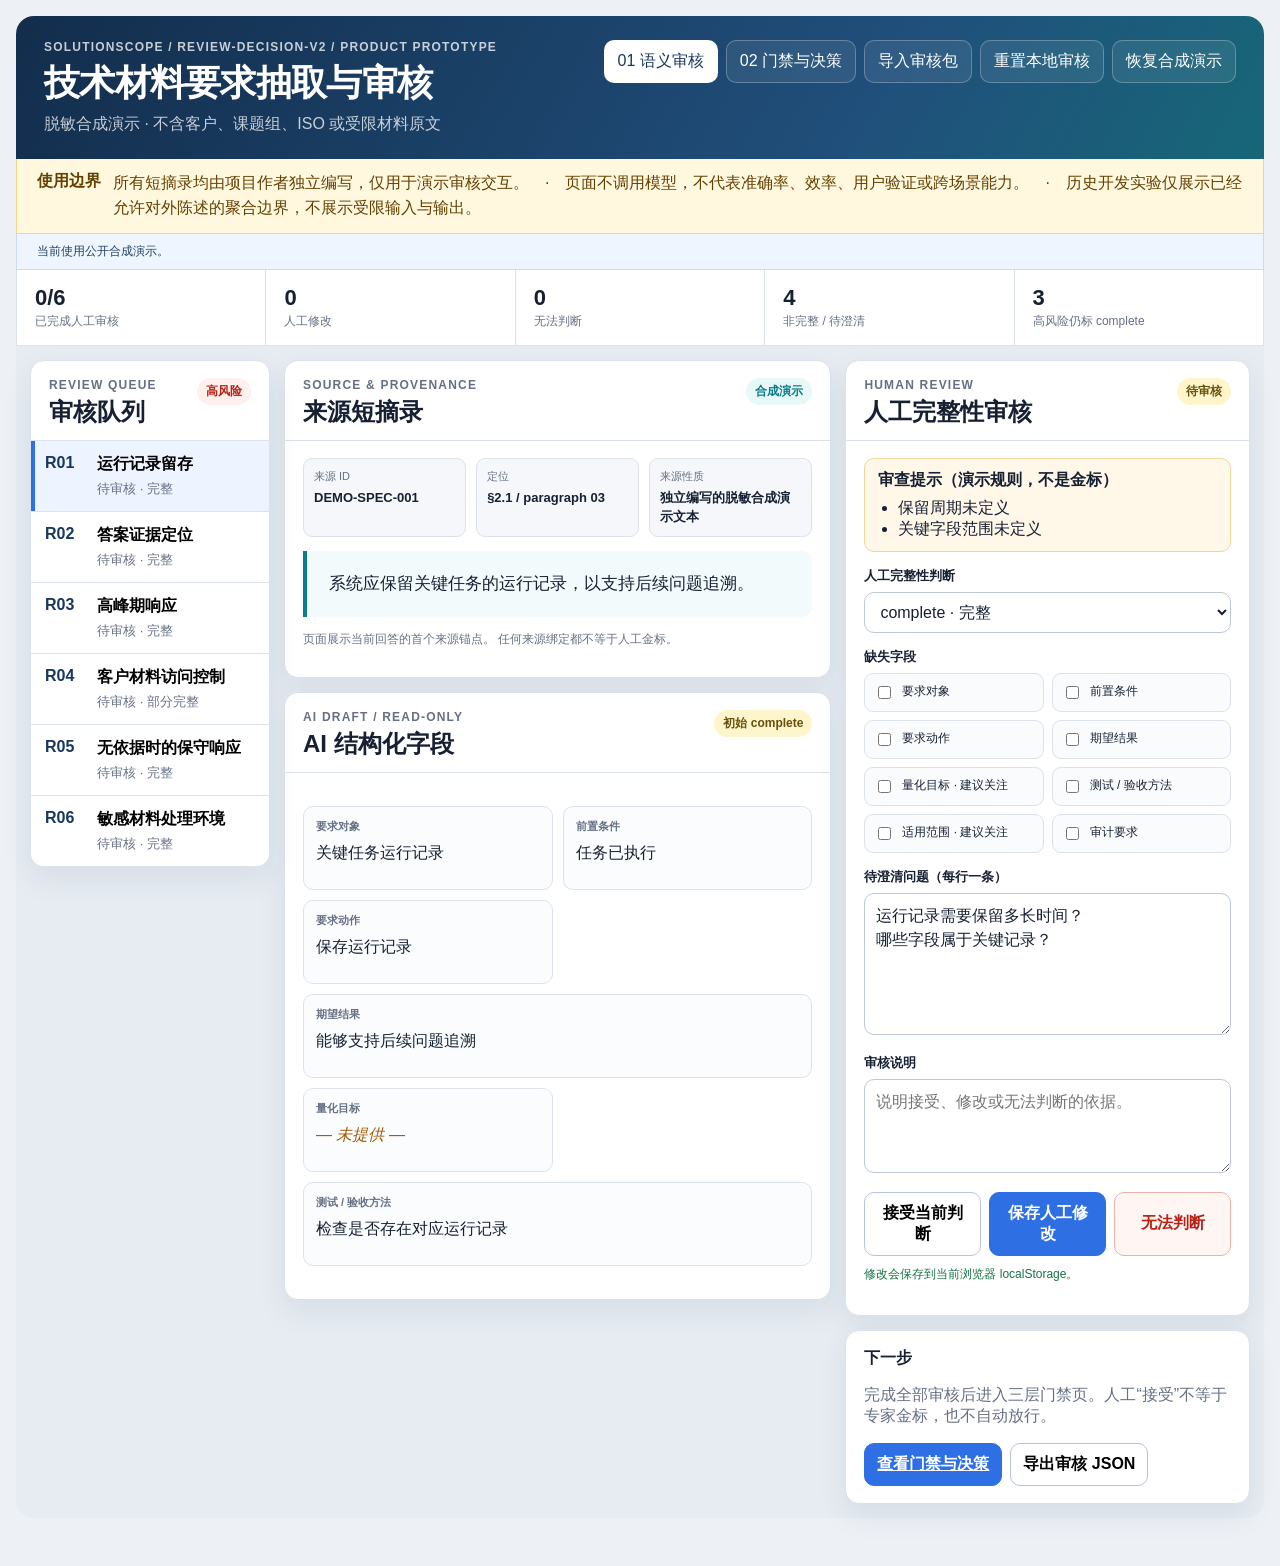
==== demo/index.html @ e9e1dd7a "feat: connect review workflow to static demo" ====
<!doctype html>
<html lang="zh-CN">
  <head>
    <meta charset="utf-8" />
    <meta name="viewport" content="width=device-width, initial-scale=1" />
    <meta name="color-scheme" content="light" />
    <title>SolutionScope — 语义审核</title>
    <link rel="icon" href="data:," />
    <link rel="stylesheet" href="styles.css" />
  </head>
  <body data-page="review">
    <main id="app"></main>
    <script src="fixture.js"></script>
    <script src="payload.js"></script>
    <script src="state.js"></script>
    <script src="app.js"></script>
  </body>
</html>
---- demo/styles.css ----
:root {
  --ink: #172033;
  --muted: #667085;
  --line: #dce2ea;
  --soft: #f5f7fa;
  --paper: #ffffff;
  --navy: #18385f;
  --blue: #2f6fe4;
  --teal: #087e8b;
  --green: #177245;
  --amber: #a05a00;
  --red: #b42318;
  --shadow: 0 12px 30px rgba(24, 56, 95, 0.08);
  font-family: Inter, ui-sans-serif, -apple-system, BlinkMacSystemFont, "Segoe UI", "PingFang SC", "Microsoft YaHei", sans-serif;
}

* { box-sizing: border-box; }
body { margin: 0; color: var(--ink); background: #edf1f6; }
button, select, textarea, input { font: inherit; }
button { cursor: pointer; }
a { color: inherit; }

.shell { width: min(1540px, calc(100% - 32px)); margin: 16px auto 48px; }
.topbar {
  display: flex; justify-content: space-between; gap: 24px; align-items: flex-start;
  padding: 24px 28px; border-radius: 18px 18px 0 0; color: white;
  background: linear-gradient(120deg, #132d4c 0%, #204f7b 68%, #176778 100%);
}
.topbar h1 { margin: 5px 0 6px; font-size: clamp(24px, 3vw, 36px); letter-spacing: -0.02em; }
.topbar p { margin: 0; color: rgba(255,255,255,.76); }
.eyebrow { margin: 0; font-size: 12px; font-weight: 800; letter-spacing: .1em; text-transform: uppercase; }
.topnav { display: flex; gap: 8px; flex-wrap: wrap; justify-content: flex-end; }
.topnav a, .topnav button, .import-button {
  border: 1px solid rgba(255,255,255,.26); color: white; background: rgba(255,255,255,.08);
  border-radius: 10px; padding: 10px 13px; text-decoration: none;
}
.import-button { cursor: pointer; }
.import-button input { display: none; }
.topnav a.active { background: white; color: var(--navy); }
.topnav button:hover, .topnav a:hover, .import-button:hover { background: rgba(255,255,255,.18); }

.boundary {
  display: flex; gap: 12px; align-items: flex-start; padding: 12px 20px;
  color: #644000; background: #fff8df; border: 1px solid #efd68b; border-top: 0;
}
.boundary strong { white-space: nowrap; }
.boundary span { line-height: 1.55; }
.import-status {
  padding: 9px 20px; color: #224061; background: #eef5ff; border: 1px solid #cadaf0;
  border-top: 0; font-size: 12px; line-height: 1.45;
}

.summary-strip {
  display: grid; grid-template-columns: repeat(5, minmax(110px, 1fr)); gap: 1px;
  background: var(--line); border: 1px solid var(--line); border-top: 0;
}
.summary-strip > div { background: white; padding: 15px 18px; }
.summary-strip strong { display: block; font-size: 22px; }
.summary-strip span { color: var(--muted); font-size: 12px; }

.review-layout {
  display: grid; grid-template-columns: 240px minmax(430px, 1.15fr) minmax(360px, .85fr); gap: 14px;
  padding: 14px; border-radius: 0 0 18px 18px; background: #e7ecf2;
}
.panel { background: var(--paper); border: 1px solid var(--line); border-radius: 14px; box-shadow: var(--shadow); }
.panel-head { display: flex; justify-content: space-between; gap: 16px; align-items: flex-start; padding: 17px 18px 12px; border-bottom: 1px solid var(--line); }
.panel-head h2, .panel-head h3 { margin: 4px 0 0; }
.panel-body { padding: 17px 18px; }
.muted { color: var(--muted); }
.small { font-size: 12px; }

.queue { overflow: hidden; align-self: start; position: sticky; top: 14px; }
.queue-list { display: grid; max-height: calc(100vh - 255px); overflow: auto; }
.queue-item {
  appearance: none; border: 0; border-bottom: 1px solid var(--line); background: white;
  padding: 13px 14px; text-align: left; display: grid; grid-template-columns: 44px 1fr; gap: 5px 8px;
}
.queue-item:last-child { border-bottom: 0; }
.queue-item:hover { background: #f7f9fc; }
.queue-item.selected { background: #edf4ff; box-shadow: inset 4px 0 var(--blue); }
.queue-item .id { font-weight: 800; color: var(--navy); grid-row: span 2; }
.queue-item .topic { font-weight: 700; }
.queue-item small { color: var(--muted); }

.stack { display: grid; gap: 14px; align-content: start; }
.badge, .pill {
  display: inline-flex; align-items: center; width: fit-content; border-radius: 999px;
  padding: 5px 9px; font-size: 12px; font-weight: 750; white-space: nowrap;
}
.pill.pass, .badge.accepted { color: var(--green); background: #eaf7ef; }
.pill.pending, .badge.unreviewed { color: #67510b; background: #fff5cc; }
.pill.blocked, .badge.unable { color: var(--red); background: #fff0ee; }
.badge.modified { color: var(--blue); background: #edf4ff; }
.badge.high { color: var(--red); background: #fff0ee; }
.badge.normal { color: var(--teal); background: #e8f7f8; }

.source-card blockquote {
  margin: 14px 0; padding: 18px 18px 18px 22px; border-left: 4px solid var(--teal);
  background: #f3fafb; border-radius: 0 10px 10px 0; line-height: 1.75; font-size: 17px;
}
.metadata { display: grid; grid-template-columns: repeat(3, 1fr); gap: 10px; }
.metadata div { padding: 10px; border: 1px solid var(--line); border-radius: 9px; background: var(--soft); }
.metadata span { display: block; color: var(--muted); font-size: 11px; margin-bottom: 4px; }
.metadata strong { font-size: 13px; overflow-wrap: anywhere; }

.field-grid { display: grid; grid-template-columns: 1fr 1fr; gap: 10px; }
.field {
  min-height: 84px; padding: 12px; border: 1px solid var(--line); border-radius: 10px; background: #fbfcfe;
}
.field.wide { grid-column: 1 / -1; }
.field dt { color: var(--muted); font-size: 11px; font-weight: 750; margin-bottom: 7px; }
.field dd { margin: 0; line-height: 1.5; overflow-wrap: anywhere; }
.null { color: var(--amber); font-style: italic; }

.review-form label.title { display: block; margin: 15px 0 7px; font-size: 13px; font-weight: 750; }
.review-form select, .review-form textarea {
  width: 100%; border: 1px solid #bdc7d5; border-radius: 10px; background: white; color: var(--ink);
  padding: 10px 11px;
}
.review-form textarea { resize: vertical; line-height: 1.5; }
.check-grid { display: grid; grid-template-columns: 1fr 1fr; gap: 8px; }
.check-grid label {
  display: flex; align-items: flex-start; gap: 8px; border: 1px solid var(--line);
  background: #fafbfd; padding: 9px; border-radius: 9px; font-size: 12px;
}
.hints { padding: 11px 13px; border-radius: 10px; background: #fff7e8; border: 1px solid #f0d59d; }
.hints ul { margin: 7px 0 0; padding-left: 20px; }
.actions { display: grid; grid-template-columns: repeat(3, 1fr); gap: 8px; margin-top: 15px; }
.actions button, .button {
  border: 1px solid #b8c4d4; background: white; border-radius: 10px; padding: 10px 12px; font-weight: 750;
}
.actions button:hover, .button:hover { border-color: var(--blue); }
.actions button.primary, .button.primary { color: white; border-color: var(--blue); background: var(--blue); }
.actions button.warn { color: var(--red); border-color: #edb1aa; background: #fff5f3; }
.actions button.active { outline: 3px solid rgba(47,111,228,.2); }
.footer-actions { display: flex; gap: 8px; flex-wrap: wrap; margin-top: 13px; }

.decision-grid { display: grid; grid-template-columns: 1.2fr .8fr; gap: 14px; padding: 14px; background: #e7ecf2; border-radius: 0 0 18px 18px; }
.gate-grid { display: grid; grid-template-columns: repeat(3, 1fr); gap: 12px; }
.gate { border: 1px solid var(--line); border-top: 5px solid var(--muted); border-radius: 11px; padding: 14px; background: white; }
.gate.pass { border-top-color: var(--green); }
.gate.pending { border-top-color: #c39a15; }
.gate.blocked { border-top-color: var(--red); }
.gate h3 { margin: 9px 0 7px; }
.gate p { margin: 0; color: var(--muted); line-height: 1.5; }

.history-flow { display: grid; grid-template-columns: 1fr auto 1fr auto 1.25fr; gap: 10px; align-items: center; }
.history-card { min-height: 116px; border: 1px solid var(--line); border-radius: 11px; padding: 13px; background: #fafbfd; }
.history-card strong { display: block; font-size: 26px; margin: 7px 0 4px; }
.history-arrow { color: var(--muted); font-size: 20px; }
.risk-card { background: #fff4f1; border-color: #efc0ba; }
.boundary-list { margin: 8px 0 0; padding-left: 21px; color: var(--muted); line-height: 1.6; }

.metric-list { display: grid; grid-template-columns: repeat(2, 1fr); gap: 8px; }
.metric-list div { border: 1px solid var(--line); border-radius: 10px; padding: 12px; background: #fafbfd; }
.metric-list strong { display: block; font-size: 23px; }
.metric-list span { color: var(--muted); font-size: 12px; }

.decision-choice { display: grid; gap: 9px; margin: 12px 0; }
.decision-choice label { display: flex; gap: 10px; align-items: flex-start; border: 1px solid var(--line); border-radius: 10px; padding: 12px; }
.decision-choice label:has(input:checked) { border-color: var(--blue); background: #edf4ff; }
.warning { padding: 11px 13px; color: #6a3d00; background: #fff5df; border: 1px solid #eccb86; border-radius: 9px; line-height: 1.5; }
.saved { min-height: 20px; margin-top: 10px; color: var(--green); font-size: 12px; }

@media (max-width: 1120px) {
  .review-layout, .decision-grid { grid-template-columns: 1fr; }
  .queue { position: static; }
  .queue-list { grid-template-columns: repeat(3, 1fr); max-height: none; }
  .queue-item { border-right: 1px solid var(--line); }
}

@media (max-width: 720px) {
  .shell { width: 100%; margin: 0; }
  .topbar { border-radius: 0; flex-direction: column; }
  .summary-strip { grid-template-columns: repeat(2, 1fr); }
  .review-layout, .decision-grid { border-radius: 0; padding: 9px; }
  .queue-list, .field-grid, .check-grid, .gate-grid, .metric-list { grid-template-columns: 1fr; }
  .metadata { grid-template-columns: 1fr; }
  .history-flow { grid-template-columns: 1fr; }
  .history-arrow { transform: rotate(90deg); text-align: center; }
  .actions { grid-template-columns: 1fr; }
}
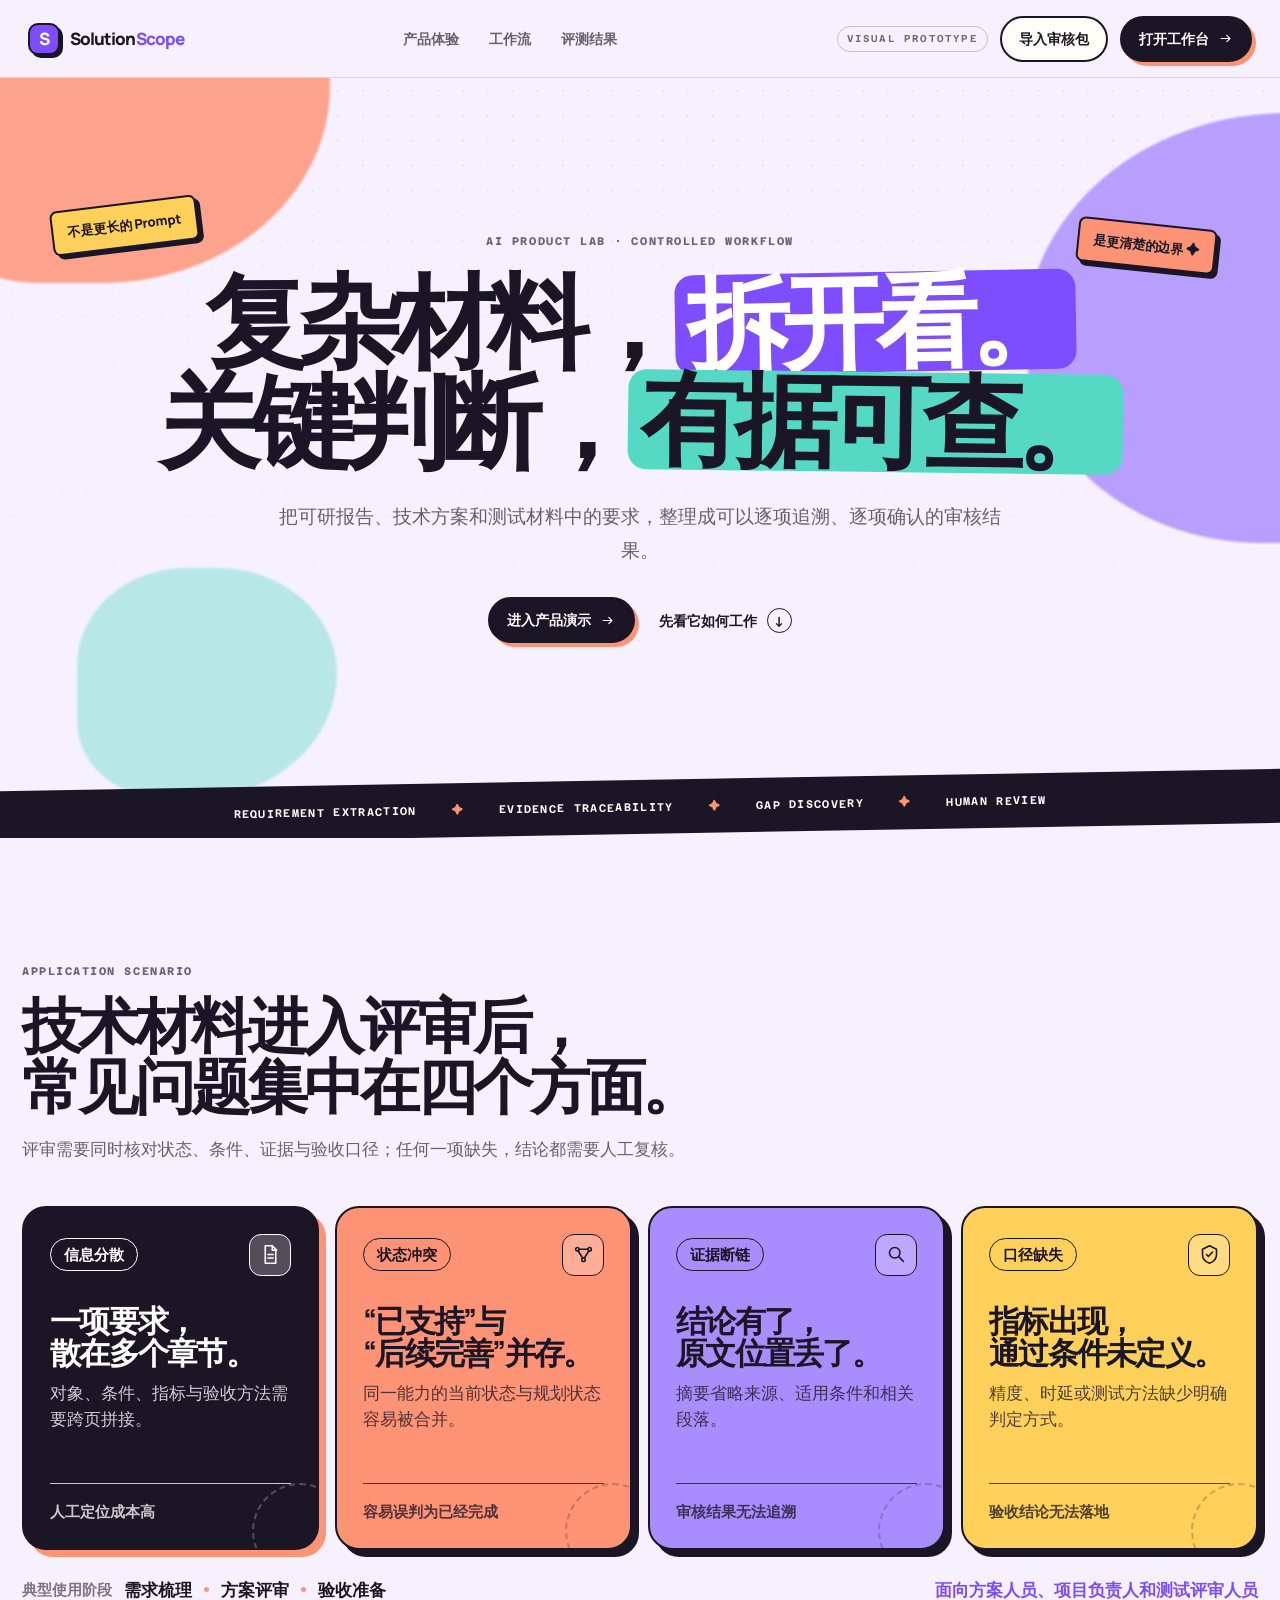
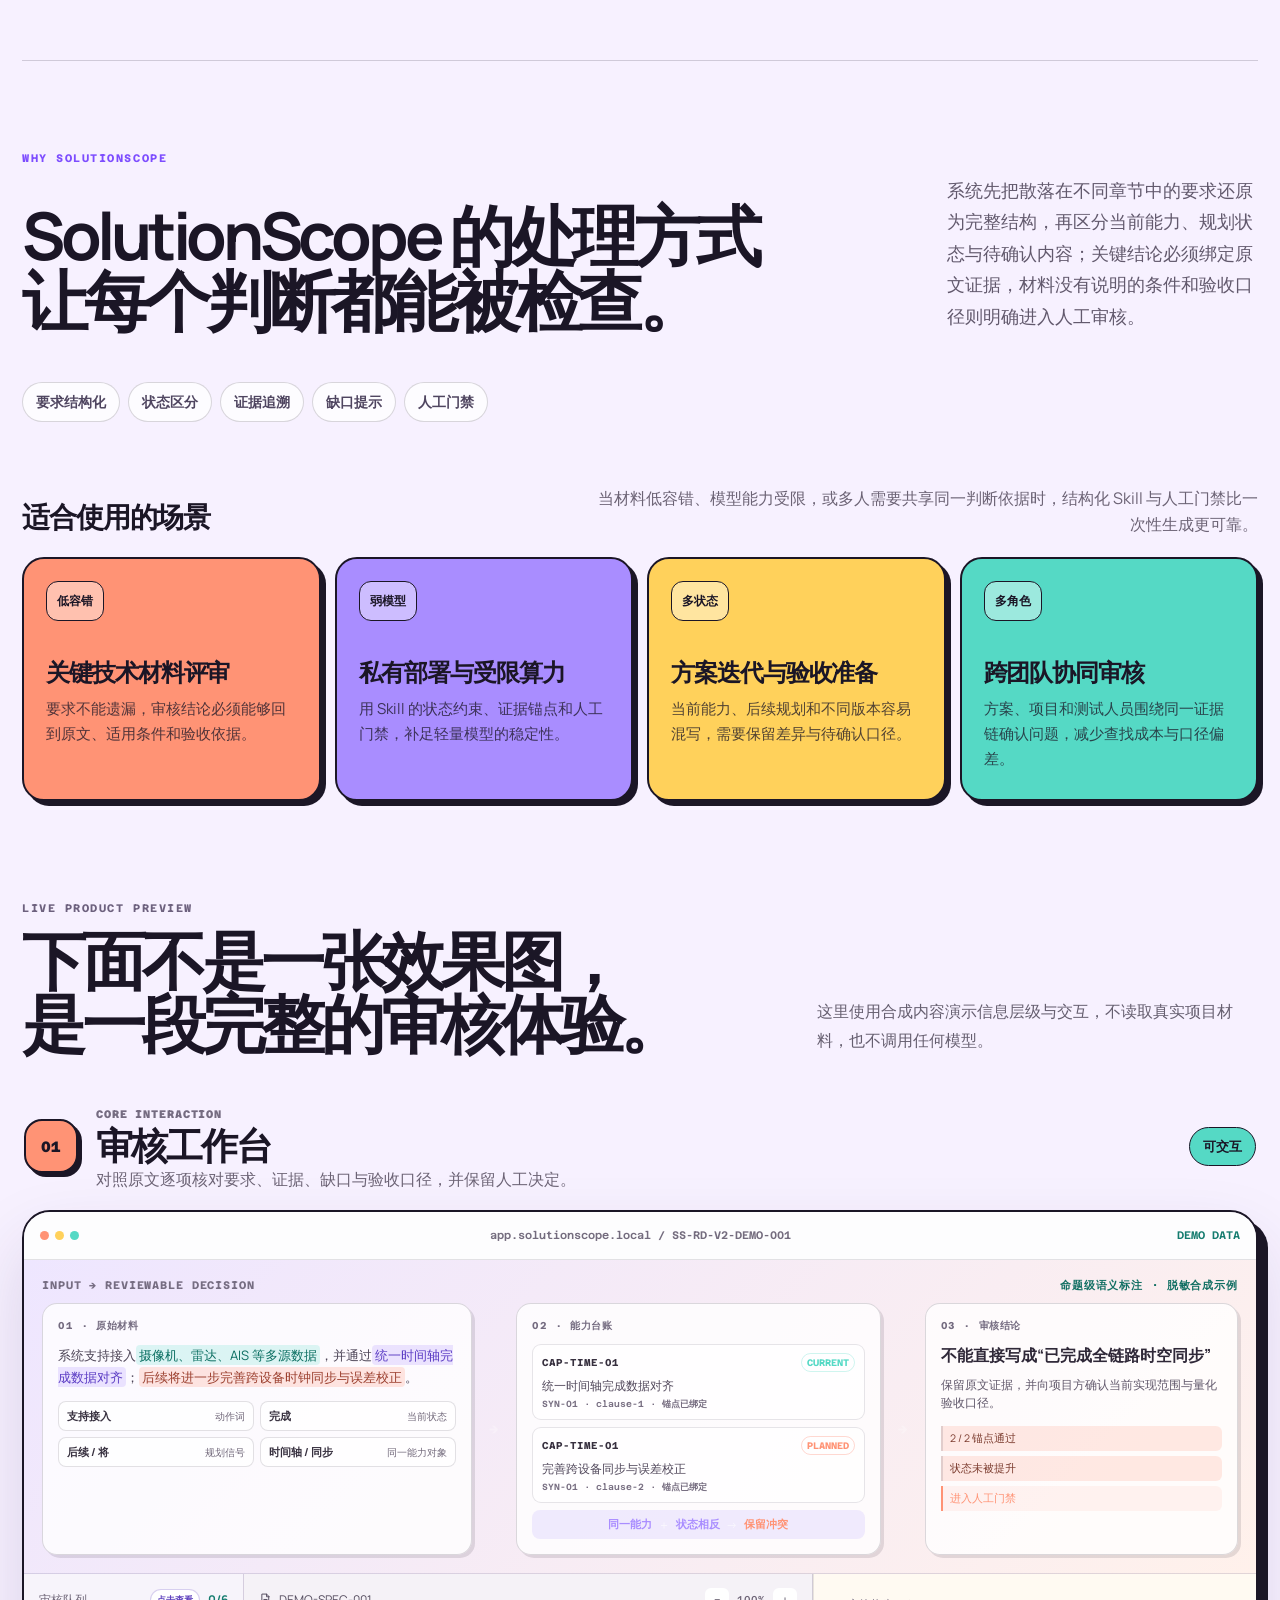
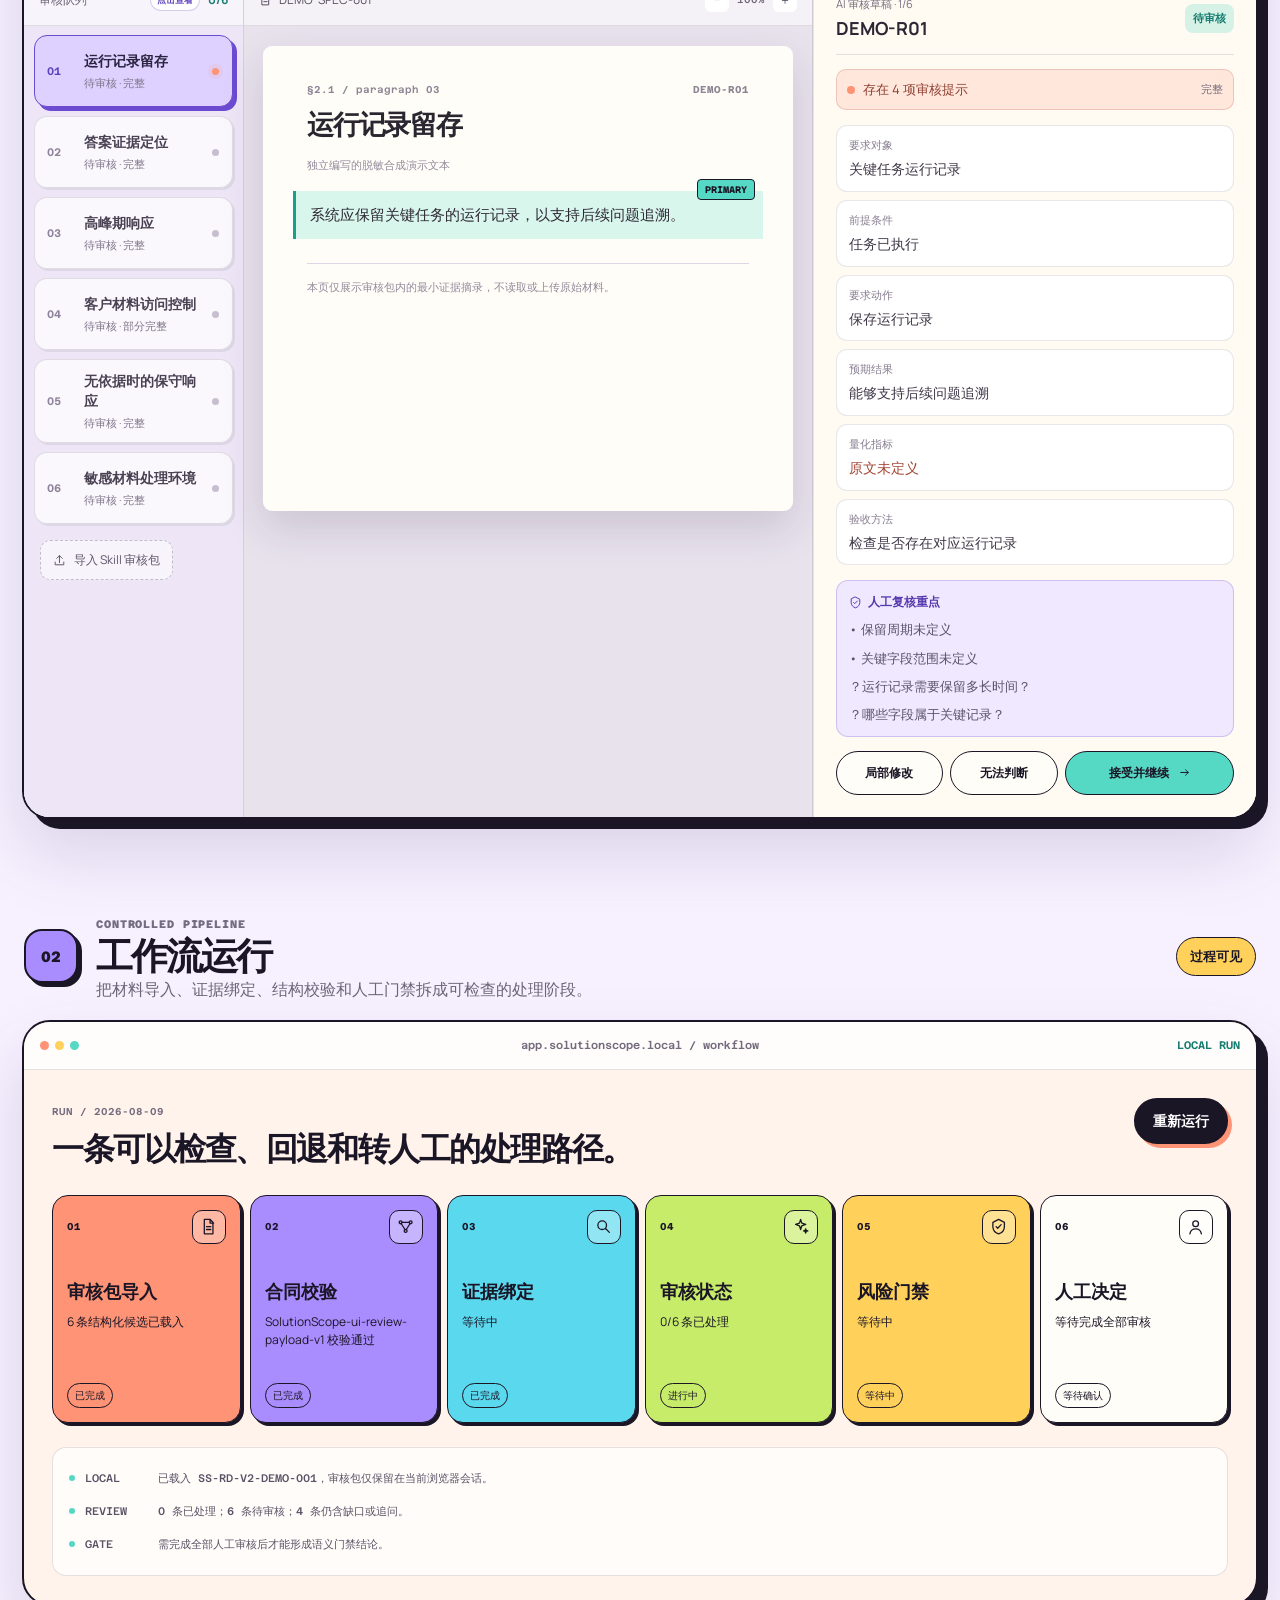
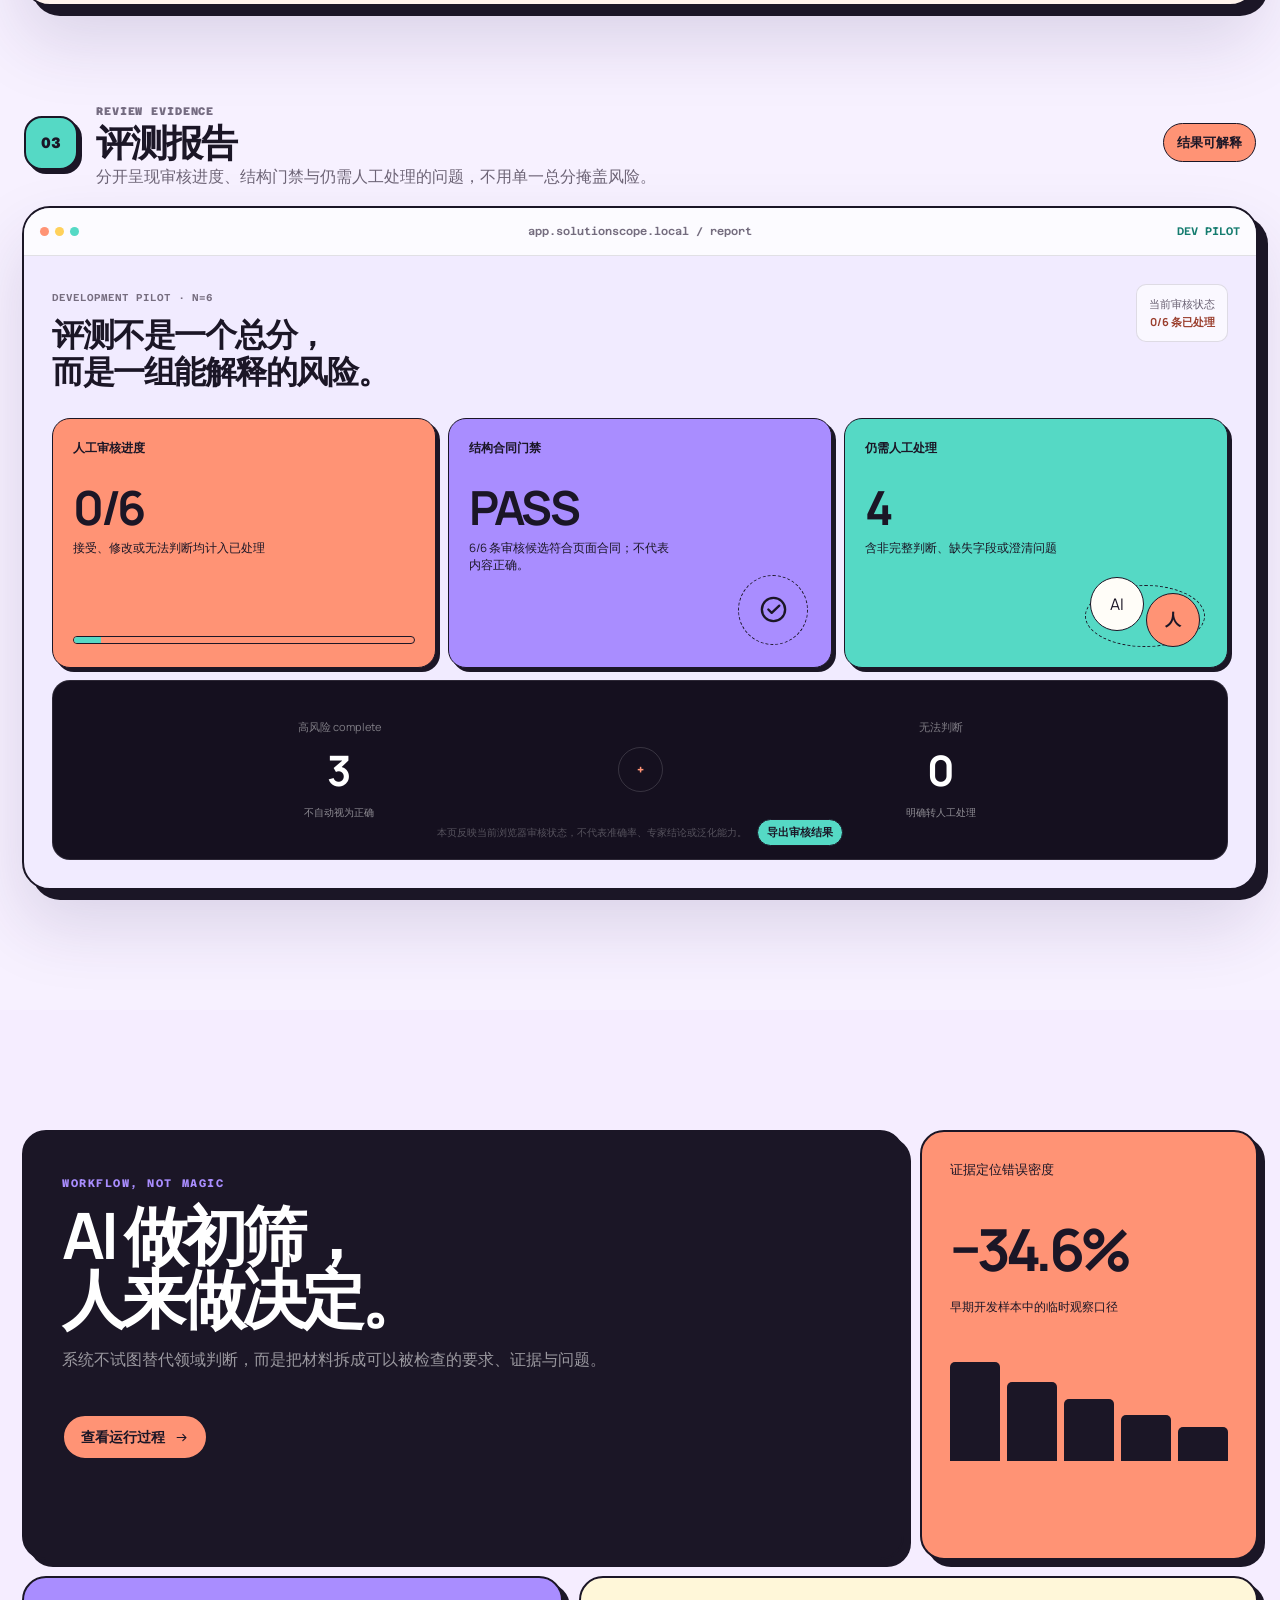
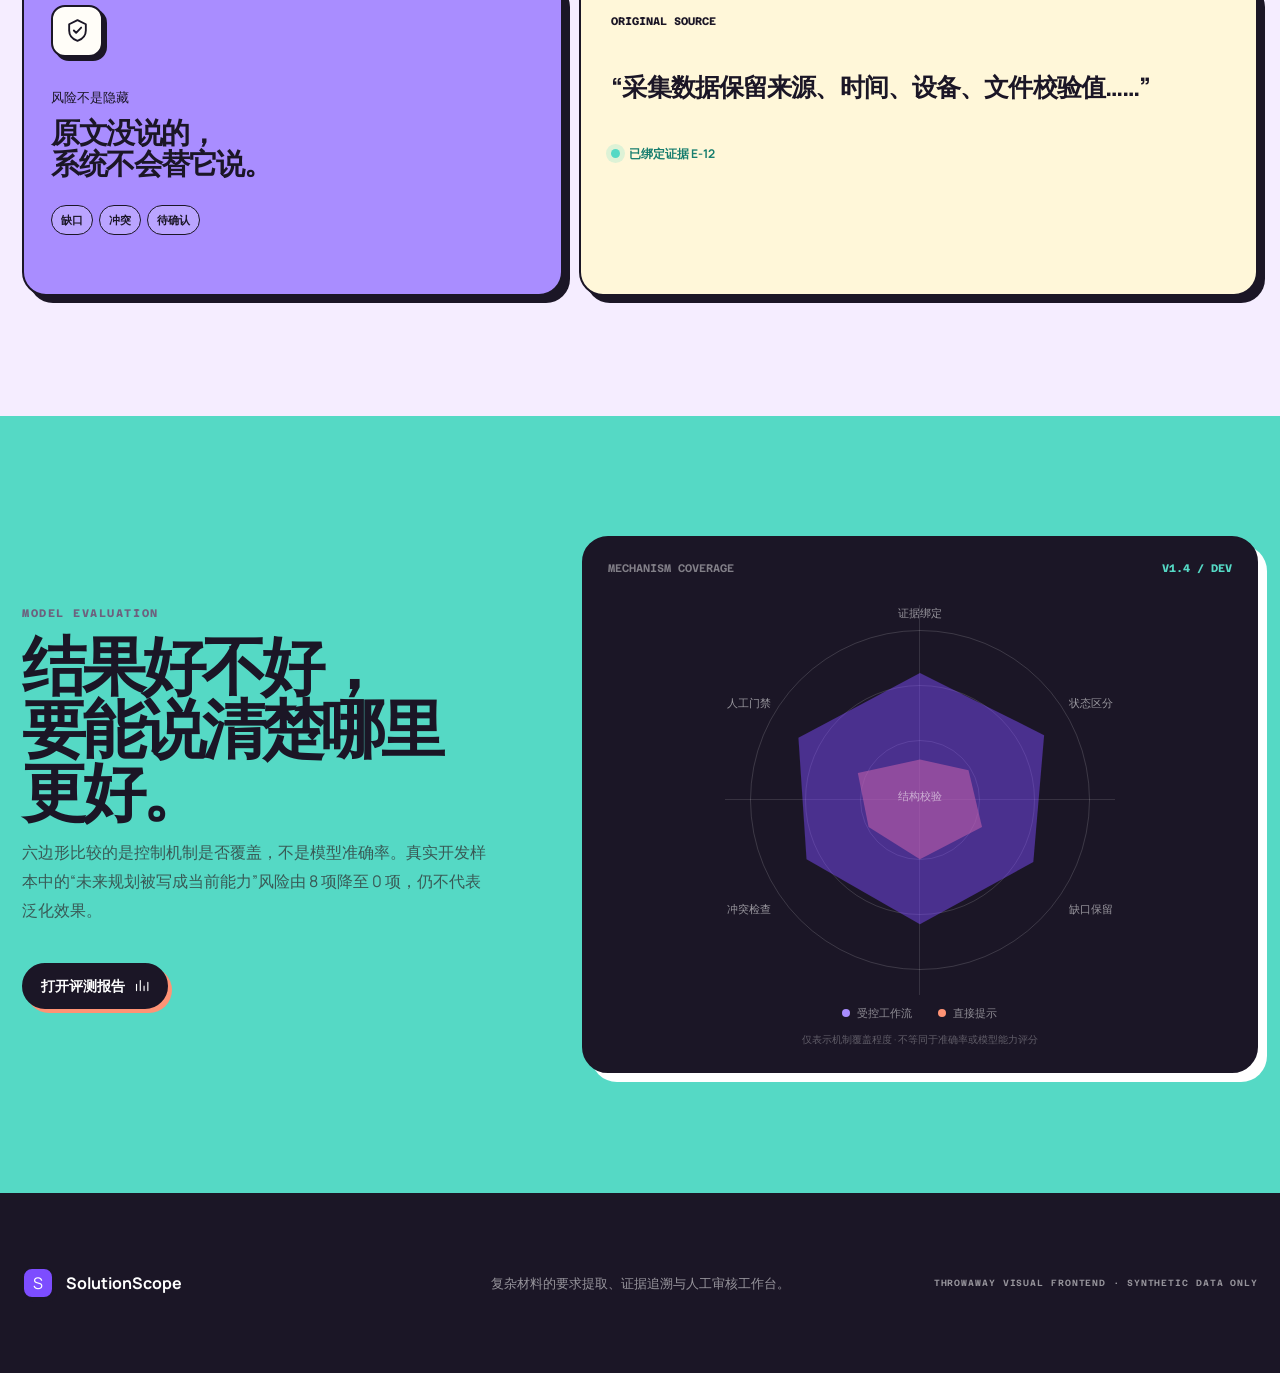
==== commit 40d41754: "更新产品叙事与演示前端" ====
--- a/demo/index.html
+++ b/demo/index.html
@@ -4,15 +4,19 @@
     <meta charset="utf-8" />
     <meta name="viewport" content="width=device-width, initial-scale=1" />
     <meta name="color-scheme" content="light" />
-    <title>SolutionScope — 语义审核</title>
+    <meta name="description" content="SolutionScope：面向技术方案评审与验收准备的证据约束审核工作台" />
+    <title>SolutionScope — 技术材料审核工作台</title>
     <link rel="icon" href="data:," />
-    <link rel="stylesheet" href="styles.css" />
+    <link rel="stylesheet" href="styles.css?v=application-scenarios-20260810" />
   </head>
-  <body data-page="review">
-    <main id="app"></main>
+  <body>
+    <!-- 本地审核原型：默认使用脱敏合成数据，可导入 Skill 生成的审核包。 -->
+    <div id="app"></div>
+    <div id="prototype-toast" class="prototype-toast" role="status" aria-live="polite"></div>
     <script src="fixture.js"></script>
     <script src="payload.js"></script>
     <script src="state.js"></script>
-    <script src="app.js"></script>
+    <script src="app.js?v=application-scenarios-20260810"></script>
+    <script src="runtime.js?v=manual-review-20260810"></script>
   </body>
 </html>
--- a/demo/styles.css
+++ b/demo/styles.css
@@ -1,182 +1,480 @@
+@import url("https://fonts.googleapis.com/css2?family=Azeret+Mono:wght@500;600;700&family=Manrope:wght@400;500;600;700;800&display=swap");
+
 :root {
-  --ink: #172033;
-  --muted: #667085;
-  --line: #dce2ea;
-  --soft: #f5f7fa;
-  --paper: #ffffff;
-  --navy: #18385f;
-  --blue: #2f6fe4;
-  --teal: #087e8b;
-  --green: #177245;
-  --amber: #a05a00;
-  --red: #b42318;
-  --shadow: 0 12px 30px rgba(24, 56, 95, 0.08);
-  font-family: Inter, ui-sans-serif, -apple-system, BlinkMacSystemFont, "Segoe UI", "PingFang SC", "Microsoft YaHei", sans-serif;
+  --ink: #1b1626;
+  --muted: #665f70;
+  --paper: #f7f1ff;
+  --white: #fffdf8;
+  --violet: #7d4dff;
+  --violet-soft: #a98dff;
+  --coral: #ff9375;
+  --mint: #55d9c5;
+  --cyan: #5ad8ee;
+  --lime: #c7ec69;
+  --yellow: #ffd15b;
+  --border: 2px solid var(--ink);
+  --shadow: 7px 7px 0 var(--ink);
+  --radius: 24px;
 }
 
 * { box-sizing: border-box; }
-body { margin: 0; color: var(--ink); background: #edf1f6; }
-button, select, textarea, input { font: inherit; }
+html { scroll-behavior: smooth; }
+body { margin: 0; overflow-x: hidden; color: var(--ink); background: var(--paper); font-family: Manrope, "PingFang SC", "Microsoft YaHei", sans-serif; }
+button, a { font: inherit; }
 button { cursor: pointer; }
 a { color: inherit; }
-
-.shell { width: min(1540px, calc(100% - 32px)); margin: 16px auto 48px; }
-.topbar {
-  display: flex; justify-content: space-between; gap: 24px; align-items: flex-start;
-  padding: 24px 28px; border-radius: 18px 18px 0 0; color: white;
-  background: linear-gradient(120deg, #132d4c 0%, #204f7b 68%, #176778 100%);
-}
-.topbar h1 { margin: 5px 0 6px; font-size: clamp(24px, 3vw, 36px); letter-spacing: -0.02em; }
-.topbar p { margin: 0; color: rgba(255,255,255,.76); }
-.eyebrow { margin: 0; font-size: 12px; font-weight: 800; letter-spacing: .1em; text-transform: uppercase; }
-.topnav { display: flex; gap: 8px; flex-wrap: wrap; justify-content: flex-end; }
-.topnav a, .topnav button, .import-button {
-  border: 1px solid rgba(255,255,255,.26); color: white; background: rgba(255,255,255,.08);
-  border-radius: 10px; padding: 10px 13px; text-decoration: none;
-}
-.import-button { cursor: pointer; }
-.import-button input { display: none; }
-.topnav a.active { background: white; color: var(--navy); }
-.topnav button:hover, .topnav a:hover, .import-button:hover { background: rgba(255,255,255,.18); }
-
-.boundary {
-  display: flex; gap: 12px; align-items: flex-start; padding: 12px 20px;
-  color: #644000; background: #fff8df; border: 1px solid #efd68b; border-top: 0;
-}
-.boundary strong { white-space: nowrap; }
-.boundary span { line-height: 1.55; }
-.import-status {
-  padding: 9px 20px; color: #224061; background: #eef5ff; border: 1px solid #cadaf0;
-  border-top: 0; font-size: 12px; line-height: 1.45;
-}
-
-.summary-strip {
-  display: grid; grid-template-columns: repeat(5, minmax(110px, 1fr)); gap: 1px;
-  background: var(--line); border: 1px solid var(--line); border-top: 0;
-}
-.summary-strip > div { background: white; padding: 15px 18px; }
-.summary-strip strong { display: block; font-size: 22px; }
-.summary-strip span { color: var(--muted); font-size: 12px; }
-
-.review-layout {
-  display: grid; grid-template-columns: 240px minmax(430px, 1.15fr) minmax(360px, .85fr); gap: 14px;
-  padding: 14px; border-radius: 0 0 18px 18px; background: #e7ecf2;
-}
-.panel { background: var(--paper); border: 1px solid var(--line); border-radius: 14px; box-shadow: var(--shadow); }
-.panel-head { display: flex; justify-content: space-between; gap: 16px; align-items: flex-start; padding: 17px 18px 12px; border-bottom: 1px solid var(--line); }
-.panel-head h2, .panel-head h3 { margin: 4px 0 0; }
-.panel-body { padding: 17px 18px; }
-.muted { color: var(--muted); }
-.small { font-size: 12px; }
-
-.queue { overflow: hidden; align-self: start; position: sticky; top: 14px; }
-.queue-list { display: grid; max-height: calc(100vh - 255px); overflow: auto; }
-.queue-item {
-  appearance: none; border: 0; border-bottom: 1px solid var(--line); background: white;
-  padding: 13px 14px; text-align: left; display: grid; grid-template-columns: 44px 1fr; gap: 5px 8px;
-}
-.queue-item:last-child { border-bottom: 0; }
-.queue-item:hover { background: #f7f9fc; }
-.queue-item.selected { background: #edf4ff; box-shadow: inset 4px 0 var(--blue); }
-.queue-item .id { font-weight: 800; color: var(--navy); grid-row: span 2; }
-.queue-item .topic { font-weight: 700; }
-.queue-item small { color: var(--muted); }
-
-.stack { display: grid; gap: 14px; align-content: start; }
-.badge, .pill {
-  display: inline-flex; align-items: center; width: fit-content; border-radius: 999px;
-  padding: 5px 9px; font-size: 12px; font-weight: 750; white-space: nowrap;
-}
-.pill.pass, .badge.accepted { color: var(--green); background: #eaf7ef; }
-.pill.pending, .badge.unreviewed { color: #67510b; background: #fff5cc; }
-.pill.blocked, .badge.unable { color: var(--red); background: #fff0ee; }
-.badge.modified { color: var(--blue); background: #edf4ff; }
-.badge.high { color: var(--red); background: #fff0ee; }
-.badge.normal { color: var(--teal); background: #e8f7f8; }
-
-.source-card blockquote {
-  margin: 14px 0; padding: 18px 18px 18px 22px; border-left: 4px solid var(--teal);
-  background: #f3fafb; border-radius: 0 10px 10px 0; line-height: 1.75; font-size: 17px;
-}
-.metadata { display: grid; grid-template-columns: repeat(3, 1fr); gap: 10px; }
-.metadata div { padding: 10px; border: 1px solid var(--line); border-radius: 9px; background: var(--soft); }
-.metadata span { display: block; color: var(--muted); font-size: 11px; margin-bottom: 4px; }
-.metadata strong { font-size: 13px; overflow-wrap: anywhere; }
-
-.field-grid { display: grid; grid-template-columns: 1fr 1fr; gap: 10px; }
-.field {
-  min-height: 84px; padding: 12px; border: 1px solid var(--line); border-radius: 10px; background: #fbfcfe;
-}
-.field.wide { grid-column: 1 / -1; }
-.field dt { color: var(--muted); font-size: 11px; font-weight: 750; margin-bottom: 7px; }
-.field dd { margin: 0; line-height: 1.5; overflow-wrap: anywhere; }
-.null { color: var(--amber); font-style: italic; }
-
-.review-form label.title { display: block; margin: 15px 0 7px; font-size: 13px; font-weight: 750; }
-.review-form select, .review-form textarea {
-  width: 100%; border: 1px solid #bdc7d5; border-radius: 10px; background: white; color: var(--ink);
-  padding: 10px 11px;
-}
-.review-form textarea { resize: vertical; line-height: 1.5; }
-.check-grid { display: grid; grid-template-columns: 1fr 1fr; gap: 8px; }
-.check-grid label {
-  display: flex; align-items: flex-start; gap: 8px; border: 1px solid var(--line);
-  background: #fafbfd; padding: 9px; border-radius: 9px; font-size: 12px;
-}
-.hints { padding: 11px 13px; border-radius: 10px; background: #fff7e8; border: 1px solid #f0d59d; }
-.hints ul { margin: 7px 0 0; padding-left: 20px; }
-.actions { display: grid; grid-template-columns: repeat(3, 1fr); gap: 8px; margin-top: 15px; }
-.actions button, .button {
-  border: 1px solid #b8c4d4; background: white; border-radius: 10px; padding: 10px 12px; font-weight: 750;
-}
-.actions button:hover, .button:hover { border-color: var(--blue); }
-.actions button.primary, .button.primary { color: white; border-color: var(--blue); background: var(--blue); }
-.actions button.warn { color: var(--red); border-color: #edb1aa; background: #fff5f3; }
-.actions button.active { outline: 3px solid rgba(47,111,228,.2); }
-.footer-actions { display: flex; gap: 8px; flex-wrap: wrap; margin-top: 13px; }
-
-.decision-grid { display: grid; grid-template-columns: 1.2fr .8fr; gap: 14px; padding: 14px; background: #e7ecf2; border-radius: 0 0 18px 18px; }
-.gate-grid { display: grid; grid-template-columns: repeat(3, 1fr); gap: 12px; }
-.gate { border: 1px solid var(--line); border-top: 5px solid var(--muted); border-radius: 11px; padding: 14px; background: white; }
-.gate.pass { border-top-color: var(--green); }
-.gate.pending { border-top-color: #c39a15; }
-.gate.blocked { border-top-color: var(--red); }
-.gate h3 { margin: 9px 0 7px; }
-.gate p { margin: 0; color: var(--muted); line-height: 1.5; }
-
-.history-flow { display: grid; grid-template-columns: 1fr auto 1fr auto 1.25fr; gap: 10px; align-items: center; }
-.history-card { min-height: 116px; border: 1px solid var(--line); border-radius: 11px; padding: 13px; background: #fafbfd; }
-.history-card strong { display: block; font-size: 26px; margin: 7px 0 4px; }
-.history-arrow { color: var(--muted); font-size: 20px; }
-.risk-card { background: #fff4f1; border-color: #efc0ba; }
-.boundary-list { margin: 8px 0 0; padding-left: 21px; color: var(--muted); line-height: 1.6; }
-
-.metric-list { display: grid; grid-template-columns: repeat(2, 1fr); gap: 8px; }
-.metric-list div { border: 1px solid var(--line); border-radius: 10px; padding: 12px; background: #fafbfd; }
-.metric-list strong { display: block; font-size: 23px; }
-.metric-list span { color: var(--muted); font-size: 12px; }
-
-.decision-choice { display: grid; gap: 9px; margin: 12px 0; }
-.decision-choice label { display: flex; gap: 10px; align-items: flex-start; border: 1px solid var(--line); border-radius: 10px; padding: 12px; }
-.decision-choice label:has(input:checked) { border-color: var(--blue); background: #edf4ff; }
-.warning { padding: 11px 13px; color: #6a3d00; background: #fff5df; border: 1px solid #eccb86; border-radius: 9px; line-height: 1.5; }
-.saved { min-height: 20px; margin-top: 10px; color: var(--green); font-size: 12px; }
+svg { width: 1.08em; height: 1.08em; fill: none; stroke: currentColor; stroke-width: 1.8; stroke-linecap: round; stroke-linejoin: round; }
+
+.topbar { position: sticky; z-index: 90; top: 0; height: 78px; padding: 0 max(28px, calc((100vw - 1380px) / 2)); display: flex; align-items: center; justify-content: space-between; gap: 24px; border-bottom: 1px solid rgba(27,22,38,.12); background: rgba(247,241,255,.82); backdrop-filter: blur(18px); }
+.logo { display: inline-flex; align-items: center; gap: 10px; text-decoration: none; font-weight: 800; letter-spacing: -.055em; }
+.logo em { color: var(--violet); font-style: normal; }
+.logo-mark { display: grid; place-items: center; width: 32px; height: 32px; color: #fff; border: var(--border); border-radius: 10px; background: var(--violet); box-shadow: 3px 3px 0 var(--ink); }
+.nav-links { display: flex; align-items: center; gap: 30px; }
+.nav-links a { color: var(--muted); text-decoration: none; font-size: 13px; font-weight: 650; }
+.nav-links a:hover { color: var(--ink); }
+.nav-actions { display: flex; align-items: center; gap: 12px; }
+.prototype-badge { padding: 7px 9px; border: 1px solid rgba(27,22,38,.22); border-radius: 999px; color: #6f6879; font: 600 8px/1 "Azeret Mono", monospace; letter-spacing: .12em; }
+
+.button { min-height: 44px; display: inline-flex; align-items: center; justify-content: center; gap: 9px; padding: 11px 17px; border: var(--border); border-radius: 999px; font-size: 12px; font-weight: 800; transition: transform .18s ease, box-shadow .18s ease, background .18s ease; }
+.button:hover { transform: translate(-2px,-2px); box-shadow: 5px 5px 0 var(--ink); }
+.button-dark { color: #fff; background: var(--ink); box-shadow: 4px 4px 0 var(--coral); }
+.button-light { color: var(--ink); background: var(--white); }
+.button-mint { color: var(--ink); background: var(--mint); }
+.button-mint.approved { color: #fff; background: #117b6a; }
+.button-coral { color: var(--ink); background: var(--coral); }
+
+.hero { position: relative; min-height: 760px; padding: 150px 24px 0; overflow: hidden; }
+.hero::before { content: ""; position: absolute; inset: 0; opacity: .18; background-image: radial-gradient(#8f80a8 1px, transparent 1px); background-size: 25px 25px; mask-image: linear-gradient(black, transparent 82%); }
+.hero-content { position: relative; z-index: 3; width: min(1180px, 100%); margin: auto; text-align: center; }
+.eyebrow { color: #6d617e; font: 700 9px/1.3 "Azeret Mono", monospace; letter-spacing: .14em; }
+.hero h1 { margin: 22px auto 26px; font-size: clamp(62px, 8vw, 112px); line-height: .92; letter-spacing: -.078em; }
+.hero h1 span { display: inline-block; padding: 0 .12em .06em; color: #fff; border-radius: .18em; transform: rotate(-1deg); }
+.hero .purple-block { background: var(--violet); }
+.hero .mint-block { color: var(--ink); background: var(--mint); transform: rotate(.7deg); }
+.hero-content > p { max-width: 730px; margin: auto; color: var(--muted); font-size: 17px; line-height: 1.8; }
+.hero-actions { margin-top: 30px; display: flex; align-items: center; justify-content: center; gap: 24px; }
+.text-link { color: var(--ink); font-size: 12px; font-weight: 800; text-decoration: none; }
+.text-link span { display: inline-grid; place-items: center; width: 25px; height: 25px; margin-left: 7px; border: 1.5px solid var(--ink); border-radius: 50%; }
+.hero-blob { position: absolute; z-index: 1; opacity: .82; filter: blur(1px); animation: blob 9s ease-in-out infinite alternate; }
+.blob-coral { width: 430px; height: 370px; top: -165px; left: -100px; border-radius: 45% 55% 62% 38%; background: var(--coral); }
+.blob-violet { width: 500px; height: 430px; top: 35px; right: -245px; border-radius: 62% 38% 44% 56%; background: var(--violet-soft); animation-delay: -3s; }
+.blob-mint { width: 260px; height: 230px; left: 6%; bottom: 40px; border-radius: 48% 52% 62% 38%; background: var(--mint); opacity: .38; animation-delay: -6s; }
+.sticker { position: absolute; z-index: 4; padding: 11px 14px; border: var(--border); border-radius: 7px; font-size: 11px; font-weight: 800; box-shadow: 4px 4px 0 var(--ink); }
+.sticker-left { top: 125px; left: 4%; background: var(--yellow); transform: rotate(-7deg); }
+.sticker-right { top: 145px; right: 5%; background: var(--coral); transform: rotate(6deg); }
+.hero-ribbon { position: absolute; z-index: 5; left: -1%; right: -1%; bottom: 4px; height: 54px; display: flex; align-items: center; justify-content: center; gap: 35px; color: #fff; background: var(--ink); transform: rotate(-1deg); font: 600 9px "Azeret Mono", monospace; letter-spacing: .12em; white-space: nowrap; }
+.hero-ribbon i { color: var(--coral); font-style: normal; }
+
+.product-section, .story-section, .evaluation-section { padding: 120px max(22px, calc((100vw - 1380px) / 2)); scroll-margin-top: 86px; }
+.scenario-intro { margin-bottom: 94px; }
+.scenario-copy { max-width: 980px; }
+.scenario-copy h2 { margin: 14px 0 18px; font-size: clamp(42px,4.7vw,68px); line-height: 1.02; letter-spacing: -.06em; }
+.scenario-copy p { max-width: 760px; margin: 0; color: var(--muted); font-size: 17px; line-height: 1.7; }
+.scenario-risk-grid { margin-top: 42px; display: grid; grid-template-columns: repeat(4,minmax(0,1fr)); gap: 16px; }
+.scenario-risk-card { position: relative; min-height: 344px; padding: 26px; display: flex; flex-direction: column; color: var(--ink); border: var(--border); border-radius: var(--radius); box-shadow: var(--shadow); overflow: hidden; }
+.scenario-risk-card::after { content: ""; width: 92px; height: 92px; position: absolute; right: -31px; bottom: -31px; border: 2px dashed currentColor; border-radius: 50%; opacity: .24; }
+.risk-dark { color: #fff; background: var(--ink); box-shadow: 7px 7px 0 var(--coral); }
+.risk-coral { background: var(--coral); }
+.risk-violet { background: var(--violet-soft); }
+.risk-yellow { background: var(--yellow); }
+.risk-card-top { display: flex; align-items: center; justify-content: space-between; }
+.risk-card-top strong { display: inline-flex; padding: 8px 13px; border: 1.7px solid currentColor; border-radius: 999px; font-size: 15px; line-height: 1; }
+.risk-card-top i { width: 42px; height: 42px; display: grid; place-items: center; border: 1.5px solid currentColor; border-radius: 12px; background: rgba(255,255,255,.24); font-style: normal; }
+.risk-card-top svg { width: 21px; height: 21px; }
+.scenario-risk-card h3 { margin: 28px 0 12px; font-size: clamp(31px,2.45vw,38px); line-height: 1.03; letter-spacing: -.055em; }
+.scenario-risk-card p { margin: 0; max-width: 280px; font-size: 17px; line-height: 1.52; opacity: .78; }
+.scenario-risk-card footer { margin-top: auto; padding-top: 17px; border-top: 1px solid currentColor; font-size: 15px; font-weight: 800; opacity: .76; }
+.scenario-audience { margin-top: 28px; display: flex; align-items: center; gap: 12px; }
+.scenario-audience span { color: #7c7384; font-size: 15px; font-weight: 800; }
+.scenario-audience b { font-size: 17px; }
+.scenario-audience i { width: 5px; height: 5px; border-radius: 50%; background: var(--coral); }
+.scenario-audience strong { margin-left: auto; color: var(--violet); font-size: 17px; }
+.scenario-capability-bridge { margin-top: 58px; padding-top: 64px; border-top: 1px solid rgba(32,26,46,.18); }
+.capability-copy { display: grid; grid-template-columns: minmax(0,1.55fr) minmax(300px,.55fr); align-items: end; gap: 50px; }
+.capability-copy .eyebrow { grid-column: 1/-1; margin-bottom: -42px; color: var(--violet); }
+.capability-copy h2 { margin: 0; font-size: clamp(48px,5.15vw,70px); line-height: .98; letter-spacing: -.065em; }
+.capability-copy > p { margin: 0; color: #62596d; font-size: 18px; line-height: 1.75; }
+.capability-tags { grid-column: 1/-1; display: flex; flex-wrap: wrap; gap: 8px; }
+.capability-tags b { padding: 9px 13px; color: #4f4560; border: 1px solid rgba(32,26,46,.17); border-radius: 999px; background: rgba(255,255,255,.76); font-size: 14px; }
+.application-scenario-heading { margin: 64px 0 20px; display: flex; align-items: end; justify-content: space-between; gap: 40px; }
+.application-scenario-heading span { font-size: 28px; font-weight: 900; letter-spacing: -.04em; }
+.application-scenario-heading p { max-width: 660px; margin: 0; color: #6c6375; font-size: 16px; line-height: 1.6; text-align: right; }
+.application-scenario-grid { display: grid; grid-template-columns: repeat(4,minmax(0,1fr)); gap: 14px; }
+.application-scenario-card { min-height: 244px; padding: 22px; color: var(--ink); border: 2px solid var(--ink); border-radius: 22px; box-shadow: 5px 5px 0 var(--ink); }
+.application-scenario-card > span { display: inline-grid; min-width: 54px; height: 40px; padding: 0 10px; place-items: center; border: 1.5px solid var(--ink); border-radius: 12px; background: rgba(255,255,255,.42); font-size: 12px; font-weight: 900; }
+.application-scenario-card h3 { margin: 38px 0 12px; font-size: 24px; line-height: 1.08; letter-spacing: -.045em; }
+.application-scenario-card p { margin: 0; font-size: 15px; line-height: 1.65; opacity: .76; }
+.app-coral { background: var(--coral); }.app-violet { background: var(--violet-soft); }.app-yellow { background: var(--yellow); }.app-mint { background: var(--mint); }
+.section-heading { margin-bottom: 46px; display: grid; grid-template-columns: 1.25fr .75fr; align-items: end; gap: 60px; }
+.section-heading h2, .story-main h2, .evaluation-copy h2 { margin: 12px 0 0; font-size: clamp(44px, 5vw, 72px); line-height: .98; letter-spacing: -.065em; }
+.section-heading p { margin: 0; color: var(--muted); font-size: 14px; line-height: 1.8; }
+
+.product-shell { overflow: hidden; border: var(--border); border-radius: 28px; background: #201a2e; box-shadow: 12px 12px 0 var(--ink), 0 45px 90px rgba(55,35,93,.22); }
+.window-bar { height: 48px; padding: 0 16px; display: grid; grid-template-columns: 1fr auto 1fr; align-items: center; color: rgba(255,255,255,.54); border-bottom: 1px solid rgba(255,255,255,.09); font: 600 9px "Azeret Mono", monospace; }
+.window-bar > div { display: flex; gap: 6px; }
+.window-bar i { width: 9px; height: 9px; border-radius: 50%; background: var(--coral); }
+.window-bar i:nth-child(2) { background: var(--yellow); }.window-bar i:nth-child(3) { background: var(--mint); }
+.window-bar b { justify-self: end; color: var(--mint); font-weight: 600; }
+.product-tabs { padding: 14px 16px 0; display: flex; gap: 6px; border-bottom: 1px solid rgba(255,255,255,.09); }
+.product-tab { padding: 10px 14px; color: rgba(255,255,255,.46); border: 0; border-radius: 10px 10px 0 0; background: transparent; font-size: 11px; font-weight: 700; }
+.product-tab.active { color: var(--ink); background: var(--white); }
+.product-pane { display: none; min-height: 590px; }.product-pane.active { display: block; animation: pane-in .35s ease both; }
+
+.workspace-grid { display: grid; grid-template-columns: 205px minmax(430px,1fr) minmax(330px,.72fr); min-height: 590px; }
+.chapter-rail, .document-panel { border-right: 1px solid rgba(255,255,255,.09); }
+.rail-heading, .panel-toolbar { height: 52px; padding: 0 15px; display: flex; align-items: center; justify-content: space-between; color: rgba(255,255,255,.48); border-bottom: 1px solid rgba(255,255,255,.08); font-size: 10px; }
+.rail-heading > div { display: flex; align-items: center; gap: 8px; }
+.rail-heading em { padding: 3px 6px; color: var(--coral); border: 1px solid rgba(255,147,117,.22); border-radius: 999px; font-size: 7px; font-style: normal; font-weight: 800; }
+.rail-heading b { color: var(--mint); }
+.chapter-item { width: 100%; min-height: 64px; display: grid; grid-template-columns: 30px 1fr 8px; align-items: center; gap: 7px; padding: 10px 12px; color: rgba(255,255,255,.72); text-align: left; border: 0; border-bottom: 1px solid rgba(255,255,255,.055); background: transparent; }
+.chapter-item:hover { background: rgba(255,255,255,.04); }
+.chapter-item.active { background: linear-gradient(90deg, rgba(85,217,197,.15), transparent); box-shadow: inset 3px 0 var(--mint); }
+.chapter-id { color: rgba(255,255,255,.28); font: 600 9px "Azeret Mono", monospace; }
+.chapter-item.active .chapter-id { color: var(--mint); }
+.chapter-item b, .chapter-item small { display: block; }.chapter-item b { font-size: 11px; }.chapter-item small { margin-top: 4px; color: rgba(255,255,255,.3); font-size: 8px; }
+.chapter-state { width: 7px; height: 7px; border-radius: 50%; background: rgba(255,255,255,.18); }.chapter-state.done { background: var(--mint); }.chapter-state.active { background: var(--coral); box-shadow: 0 0 0 4px rgba(255,147,117,.12); }.chapter-state.review { background: var(--yellow); }
+.add-material { margin: 16px; padding: 10px 12px; display: flex; align-items: center; gap: 8px; color: rgba(255,255,255,.58); border: 1px dashed rgba(255,255,255,.18); border-radius: 10px; background: transparent; font-size: 9px; }
+.file-label { display: flex; align-items: center; gap: 7px; color: rgba(255,255,255,.76); }
+.panel-toolbar > div { display: flex; align-items: center; gap: 8px; }.panel-toolbar button { width: 24px; height: 24px; color: #fff; border: 0; border-radius: 6px; background: rgba(255,255,255,.07); }.panel-toolbar b { font: 500 8px "Azeret Mono"; }
+.document-page { width: min(680px, calc(100% - 38px)); min-height: 465px; margin: 20px auto; padding: 38px 44px; color: #2a2630; border-radius: 9px; background: var(--white); box-shadow: 0 22px 55px rgba(0,0,0,.26); }
+.page-meta { display: flex; justify-content: space-between; color: #8c8694; font: 600 8px "Azeret Mono", monospace; }.document-page h3 { margin: 10px 0 24px; font-size: 24px; letter-spacing: -.045em; }.document-page p { color: #5b5563; font-size: 12px; line-height: 1.9; }
+.document-page .highlight { position: relative; margin: 16px -14px; padding: 11px 14px; color: #2e2933; border-left: 3px solid; }.document-page .highlight span { position: absolute; top: -12px; right: 8px; padding: 4px 7px; color: var(--ink); border: 1px solid var(--ink); border-radius: 4px; font: 700 7px "Azeret Mono"; }.mint-highlight { border-color: #199f8c!important; background: rgba(85,217,197,.22); }.mint-highlight span { background: var(--mint); }.coral-highlight { border-color: #de6248!important; background: rgba(255,147,117,.18); }.coral-highlight span { background: var(--coral); }
+.review-panel { padding: 17px; color: #fff; }.review-heading { display: flex; justify-content: space-between; align-items: center; padding-bottom: 14px; border-bottom: 1px solid rgba(255,255,255,.09); }.review-heading div { display: grid; gap: 4px; }.review-heading span { color: rgba(255,255,255,.36); font-size: 9px; }.review-heading strong { font-size: 13px; }.review-score { padding: 7px 8px; color: var(--mint)!important; border-radius: 8px; background: rgba(85,217,197,.1); font: 700 10px "Azeret Mono"; }
+.status-strip { margin-top: 14px; padding: 10px; display: grid; grid-template-columns: 8px 1fr auto; align-items: center; gap: 8px; color: #ffb19f; border: 1px solid rgba(255,147,117,.2); border-radius: 10px; background: rgba(255,147,117,.07); font-size: 10px; }.status-strip i { width: 8px; height: 8px; border-radius: 50%; background: var(--coral); }.status-strip small { color: rgba(255,255,255,.3); }
+.field-list { margin: 15px 0; display: grid; gap: 1px; }.field-list div { padding: 10px 0; border-bottom: 1px solid rgba(255,255,255,.06); }.field-list dt { margin-bottom: 5px; color: rgba(255,255,255,.32); font-size: 8px; }.field-list dd { margin: 0; color: rgba(255,255,255,.76); font-size: 10px; line-height: 1.6; }.field-list .missing { color: #ffad9a; }.field-list .evidence { color: var(--mint); }
+.clarification-box { padding: 12px; border: 1px solid rgba(169,141,255,.22); border-radius: 12px; background: rgba(169,141,255,.08); }.clarification-box span { display: flex; align-items: center; gap: 7px; color: #c4b3ff; font-size: 9px; font-weight: 800; }.clarification-box p { margin: 8px 0 0; color: rgba(255,255,255,.57); font-size: 9px; line-height: 1.5; }
+.review-actions { margin-top: 14px; display: grid; grid-template-columns: .75fr 1.35fr; gap: 7px; }.review-actions .button { min-height: 39px; padding: 8px 10px; border-width: 1px; font-size: 9px; }.review-actions .button:hover { box-shadow: none; transform: translateY(-1px); }
+.document-panel.runtime-item-exit, .review-panel.runtime-item-exit { animation: runtime-item-exit .22s ease both; pointer-events: none; }
+.document-panel.runtime-item-enter, .review-panel.runtime-item-enter { animation: runtime-item-enter .42s cubic-bezier(.22,1,.36,1) both; }
+
+.workflow-pane-head, .report-head { padding: 28px; display: flex; justify-content: space-between; align-items: flex-start; color: #fff; }.workflow-pane-head span, .report-head span { color: rgba(255,255,255,.35); font: 600 8px "Azeret Mono"; }.workflow-pane-head h3, .report-head h3 { max-width: 700px; margin: 10px 0 0; font-size: 28px; line-height: 1.15; letter-spacing: -.045em; }
+.workflow-stage { padding: 0 28px 24px; display: grid; grid-template-columns: repeat(6,1fr); gap: 9px; }.workflow-step { min-height: 225px; padding: 14px; color: var(--ink); border: 1.5px solid var(--ink); border-radius: 16px; box-shadow: 3px 3px 0 var(--ink); animation: step-float 2.8s ease-in-out infinite alternate; animation-delay: var(--step-delay); }.workflow-step > div { display: flex; justify-content: space-between; align-items: center; }.workflow-step > div span { font: 700 8px "Azeret Mono"; }.workflow-step > div i { display: grid; place-items: center; width: 34px; height: 34px; border: 1.5px solid var(--ink); border-radius: 10px; background: rgba(255,255,255,.34); }.workflow-step h4 { margin: 35px 0 9px; font-size: 15px; }.workflow-step p { min-height: 55px; margin: 0; font-size: 9px; line-height: 1.5; }.workflow-step small { display: inline-block; margin-top: 15px; padding: 4px 7px; border: 1px solid var(--ink); border-radius: 999px; font-size: 7px; }.workflow-step.coral { background: var(--coral); }.workflow-step.violet { background: var(--violet-soft); }.workflow-step.cyan { background: var(--cyan); }.workflow-step.lime { background: var(--lime); }.workflow-step.yellow { background: var(--yellow); }.workflow-step.white { background: var(--white); }
+.workflow-log { margin: 0 28px 28px; padding: 14px 16px; border: 1px solid rgba(255,255,255,.09); border-radius: 14px; background: rgba(255,255,255,.035); }.workflow-log div { min-height: 33px; display: grid; grid-template-columns: 7px 64px 1fr; align-items: center; gap: 9px; color: rgba(255,255,255,.58); font: 500 8px "Azeret Mono"; }.workflow-log i { width: 6px; height: 6px; border-radius: 50%; background: var(--mint); }.workflow-log p { margin: 0; }
+
+.report-status { padding: 10px 12px; color: rgba(255,255,255,.5); text-align: right; border: 1px solid rgba(255,255,255,.1); border-radius: 10px; font-size: 9px; line-height: 1.6; }.report-status b { color: var(--coral); }
+.report-grid { padding: 0 28px 28px; display: grid; grid-template-columns: repeat(3,1fr); gap: 12px; }.metric-card, .comparison-card { position: relative; min-height: 250px; padding: 20px; color: var(--ink); border: 1.5px solid var(--ink); border-radius: 18px; box-shadow: 4px 4px 0 var(--ink); }.metric-card > span, .metric-card > small { display: block; }.metric-card > span { font-size: 10px; font-weight: 800; }.metric-card > strong { display: block; margin: 27px 0 8px; font-size: 47px; line-height: 1; letter-spacing: -.07em; }.metric-card > small { max-width: 210px; font-size: 9px; line-height: 1.5; }.coral-card { background: var(--coral); }.violet-card { background: var(--violet-soft); }.mint-card { background: var(--mint); }
+.metric-track { position: absolute; left: 20px; right: 20px; bottom: 23px; height: 8px; border: 1.5px solid var(--ink); border-radius: 99px; overflow: hidden; }.metric-track i, .metric-track b { position: absolute; top: 0; bottom: 0; }.metric-track i { left: 0; width: 92%; background: var(--ink); }.metric-track b { left: 0; width: 8%; background: var(--mint); }
+.zero-orbit { position: absolute; right: 23px; bottom: 22px; width: 70px; height: 70px; display: grid; place-items: center; border: 1.5px dashed var(--ink); border-radius: 50%; animation: spin 10s linear infinite; }.zero-orbit svg { width: 31px; height: 31px; animation: spin 10s linear infinite reverse; }
+.people-dots { position: absolute; right: 22px; bottom: 20px; width: 120px; height: 70px; }.people-dots i, .people-dots b { position: absolute; z-index: 2; width: 54px; height: 54px; display: grid; place-items: center; border: 1.5px solid var(--ink); border-radius: 50%; font-style: normal; background: var(--white); }.people-dots i { left: 5px; top: 0; }.people-dots b { right: 5px; bottom: 0; background: var(--coral); }.people-dots span { position: absolute; inset: 8px 0 0; border: 1.5px dashed var(--ink); border-radius: 50%; }
+.comparison-card { grid-column: 1/-1; min-height: 180px; display: grid; grid-template-columns: 1fr 70px 1fr; align-items: center; color: #fff; border-color: rgba(255,255,255,.1); box-shadow: none; background: #15101f; }.comparison-card > div { display: grid; justify-items: center; gap: 6px; }.comparison-card span { color: rgba(255,255,255,.45); font-size: 9px; }.comparison-card b { font-size: 42px; }.comparison-card small { color: rgba(255,255,255,.52); font-size: 8px; }.comparison-divider { width: 45px; height: 45px; place-self: center; display: grid!important; place-items: center; border: 1px solid rgba(255,255,255,.15); border-radius: 50%; color: var(--coral)!important; font: 700 9px "Azeret Mono"; }.comparison-card footer { position: absolute; left: 20px; right: 20px; bottom: 13px; color: rgba(255,255,255,.28); text-align: center; font-size: 8px; }
+
+.story-section { background: #f5edff; }
+.story-grid { display: grid; grid-template-columns: 1.25fr .75fr .78fr; gap: 16px; }
+.story-grid article { border: var(--border); border-radius: var(--radius); box-shadow: var(--shadow); }
+.story-main { grid-column: 1/3; min-height: 430px; padding: 38px; color: #fff; background: var(--ink); }.story-main .eyebrow { color: var(--violet-soft); }.story-main p { max-width: 600px; color: rgba(255,255,255,.56); font-size: 14px; line-height: 1.8; }.story-main .button { margin-top: 24px; }
+.story-stat { padding: 28px; background: var(--coral); }.story-stat > span, .story-stat > small { display: block; }.story-stat > strong { display: block; margin: 30px 0 10px; font-size: 58px; letter-spacing: -.08em; }.story-stat > small { font-size: 10px; line-height: 1.5; }.bars { height: 110px; margin-top: 35px; display: flex; align-items: flex-end; gap: 7px; }.bars i { flex: 1; border-radius: 5px 5px 0 0; background: var(--ink); animation: bar 2.3s ease-in-out infinite alternate; }.bars i:nth-child(1) { height: 90%; }.bars i:nth-child(2) { height: 72%; }.bars i:nth-child(3) { height: 56%; }.bars i:nth-child(4) { height: 42%; }.bars i:nth-child(5) { height: 31%; }
+.story-risk { min-height: 320px; padding: 27px; background: var(--violet-soft); }.icon-tile { width: 52px; height: 52px; margin-bottom: 28px; display: grid; place-items: center; border: var(--border); border-radius: 14px; background: var(--white); box-shadow: 4px 4px 0 var(--ink); }.icon-tile svg { width: 25px; height: 25px; }.story-risk > span { font-size: 11px; }.story-risk h3 { margin: 10px 0 25px; font-size: 29px; line-height: 1.08; letter-spacing: -.05em; }.story-risk > div:last-child { display: flex; flex-wrap: wrap; gap: 6px; }.story-risk b { padding: 6px 9px; border: 1.5px solid var(--ink); border-radius: 999px; font-size: 9px; background: rgba(255,255,255,.2); }
+.story-source { grid-column: 2/4; min-height: 320px; padding: 30px; background: #fff7d9; }.story-source > span { font: 700 9px "Azeret Mono"; }.story-source blockquote { max-width: 660px; margin: 38px 0; font-size: 25px; line-height: 1.55; font-weight: 800; letter-spacing: -.035em; }.story-source p { display: flex; align-items: center; gap: 9px; color: #187e6f; font-size: 11px; font-weight: 700; }.story-source p i { width: 9px; height: 9px; border-radius: 50%; background: var(--mint); box-shadow: 0 0 0 5px rgba(85,217,197,.2); }
+
+.evaluation-section { display: grid; grid-template-columns: .82fr 1.18fr; align-items: center; gap: 90px; background: var(--mint); }
+.evaluation-copy p { max-width: 570px; color: #395a56; font-size: 14px; line-height: 1.8; }.evaluation-copy .button { margin-top: 22px; }
+.evaluation-visual { min-height: 530px; padding: 24px; border: var(--border); border-radius: 26px; background: var(--ink); box-shadow: 9px 9px 0 #fff; color: #fff; }.eval-header { display: flex; justify-content: space-between; color: rgba(255,255,255,.45); font: 600 9px "Azeret Mono"; }.eval-header b { color: var(--mint); }.radar { position: relative; width: 390px; height: 390px; max-width: 100%; margin: 30px auto 10px; display: grid; place-items: center; }.radar-ring { position: absolute; border: 1px solid rgba(255,255,255,.15); border-radius: 50%; }.ring-one { width: 120px; height: 120px; }.ring-two { width: 230px; height: 230px; }.ring-three { width: 340px; height: 340px; }.radar::before, .radar::after { content: ""; position: absolute; background: rgba(255,255,255,.12); }.radar::before { width: 1px; height: 100%; }.radar::after { width: 100%; height: 1px; }.radar-shape { z-index: 2; width: 235px; height: 255px; clip-path: polygon(50% 0, 94% 43%, 72% 100%, 14% 81%, 0 30%); background: rgba(125,77,255,.58); border: 2px solid var(--violet-soft); animation: radar-pulse 3s ease-in-out infinite alternate; }.radar-label { position: absolute; color: rgba(255,255,255,.55); font-size: 9px; }.label-a { top: 0; }.label-b { right: 0; top: 47%; }.label-c { bottom: 2px; }.label-d { left: 0; top: 47%; }.eval-legend { display: flex; justify-content: center; gap: 26px; color: rgba(255,255,255,.5); font-size: 9px; }.eval-legend span { display: flex; align-items: center; gap: 7px; }.eval-legend i { width: 8px; height: 8px; border-radius: 50%; }.violet-dot { background: var(--violet-soft); }.coral-dot { background: var(--coral); }
+
+.footer { min-height: 180px; padding: 42px max(22px, calc((100vw - 1380px) / 2)); display: grid; grid-template-columns: 1fr 1fr 1fr; align-items: center; color: rgba(255,255,255,.54); background: var(--ink); }.footer > div { display: flex; align-items: center; gap: 12px; color: #fff; }.footer p { max-width: 420px; text-align: center; font-size: 11px; line-height: 1.6; }.footer > span { justify-self: end; font: 600 7px "Azeret Mono"; letter-spacing: .1em; }
+.prototype-toast { position: fixed; z-index: 110; left: 50%; bottom: 24px; max-width: calc(100% - 30px); padding: 12px 17px; color: #fff; border: 1px solid rgba(255,255,255,.16); border-radius: 999px; background: rgba(27,22,38,.92); box-shadow: 0 16px 40px rgba(27,22,38,.28); backdrop-filter: blur(16px); font-size: 11px; opacity: 0; transform: translate(-50%,18px); pointer-events: none; transition: .25s ease; }.prototype-toast.show { opacity: 1; transform: translate(-50%,0); }
+.reveal { opacity: 0; transform: translateY(24px); transition: opacity .7s ease, transform .7s ease; }.reveal.visible { opacity: 1; transform: none; }
+
+.processing-trace { padding: 18px; color: #fff; border-bottom: 1px solid rgba(255,255,255,.08); background: linear-gradient(135deg,#171221 0%,#241934 100%); }
+.trace-heading { margin-bottom: 10px; display: flex; align-items: center; justify-content: space-between; color: rgba(255,255,255,.38); font: 700 8px "Azeret Mono"; letter-spacing: .08em; }.trace-heading b { color: var(--mint); font-weight: 700; }
+.trace-flow { display: grid; grid-template-columns: 1.18fr 28px 1fr 28px .86fr; align-items: stretch; gap: 8px; }
+.trace-flow article { min-height: 148px; padding: 15px; border: 1px solid rgba(255,255,255,.13); border-radius: 15px; background: rgba(255,255,255,.045); }
+.trace-flow article > small { display: block; margin-bottom: 11px; color: rgba(255,255,255,.4); font: 700 8px "Azeret Mono"; letter-spacing: .06em; }
+.trace-source-card p { margin: 0; color: rgba(255,255,255,.72); font-size: 11px; line-height: 1.9; }.trace-source-card p span { padding: 1px 3px; border-radius: 4px; }.trace-current { color: #a9f3e8; background: rgba(85,217,197,.12); }.trace-ambiguous { color: #d9caff; background: rgba(169,141,255,.14); }.trace-future { color: #ffb2a1; background: rgba(255,115,91,.14); }
+.trace-key { margin-top: 12px; display: flex; flex-wrap: wrap; gap: 6px; }.trace-key i { padding: 4px 7px; border-radius: 999px; font-size: 7px; font-style: normal; }.key-current { color: var(--mint); border: 1px solid rgba(85,217,197,.25); }.key-ambiguous { color: var(--violet-soft); border: 1px solid rgba(169,141,255,.25); }.key-future { color: var(--coral); border: 1px solid rgba(255,115,91,.25); }
+.semantic-lens { margin-top: 12px; display: grid; grid-template-columns: repeat(2,minmax(0,1fr)); gap: 6px; }.semantic-lens span { min-width: 0; padding: 6px 8px; display: flex; align-items: center; justify-content: space-between; gap: 7px; border: 1px solid rgba(255,255,255,.09); border-radius: 8px; background: rgba(255,255,255,.035); }.semantic-lens b { color: rgba(255,255,255,.78); font-size: 8px; }.semantic-lens small { color: rgba(255,255,255,.35); font-size: 7px; white-space: nowrap; }
+.trace-analysis-card ul { margin: 0; padding: 0; display: grid; gap: 7px; list-style: none; }.trace-analysis-card li { padding: 7px 8px; display: grid; grid-template-columns: 66px 1fr; gap: 8px; border-radius: 8px; background: rgba(255,255,255,.055); }.trace-analysis-card b { color: var(--mint); font-size: 8px; }.trace-analysis-card span { color: rgba(255,255,255,.67); font-size: 8px; line-height: 1.45; }
+.ledger-row { margin-top: 7px; padding: 8px 9px; border: 1px solid rgba(255,255,255,.08); border-radius: 9px; background: rgba(255,255,255,.04); }.ledger-row > div { display: flex; align-items: center; justify-content: space-between; gap: 8px; }.ledger-row b { color: #fff; font: 700 7px "Azeret Mono"; }.ledger-row em { padding: 3px 5px; border-radius: 999px; font: 700 6px "Azeret Mono"; font-style: normal; }.ledger-current { color: var(--mint); border: 1px solid rgba(85,217,197,.28); }.ledger-planned { color: var(--coral); border: 1px solid rgba(255,115,91,.28); }.ledger-row > span { display: block; margin-top: 5px; color: rgba(255,255,255,.72); font-size: 8px; }.ledger-row > small { display: block; margin-top: 4px; color: rgba(255,255,255,.3); font: 600 6px "Azeret Mono"; }
+.ledger-rule { margin-top: 7px; padding: 6px 8px; display: flex; align-items: center; justify-content: center; gap: 6px; color: rgba(255,255,255,.38); border-radius: 8px; background: rgba(169,141,255,.08); font-size: 7px; }.ledger-rule b { color: var(--violet-soft); }.ledger-rule strong { color: var(--coral); }
+.trace-output-card strong { display: block; color: #fff; font-size: 13px; line-height: 1.4; }.trace-output-card p { margin: 10px 0 13px; color: rgba(255,255,255,.56); font-size: 9px; line-height: 1.6; }.trace-output-card > span { display: inline-flex; padding: 5px 8px; color: var(--coral); border: 1px solid rgba(255,115,91,.3); border-radius: 999px; font-size: 8px; font-weight: 800; }
+.validation-receipt { display: grid; gap: 5px; }.validation-receipt span { padding: 5px 7px; color: rgba(255,255,255,.58); border-left: 2px solid var(--mint); border-radius: 0 6px 6px 0; background: rgba(85,217,197,.07); font-size: 7px; }.validation-receipt span:last-child { color: var(--coral); border-left-color: var(--coral); background: rgba(255,115,91,.07); }
+.trace-arrow { display: grid; place-items: center; color: rgba(255,255,255,.28); font: 700 15px "Azeret Mono"; }
+
+.radar-shape { position: absolute; width: 270px; height: 270px; border: 0; animation: none; transform-origin: center; }
+.radar-controlled { z-index: 3; clip-path: polygon(50% 3%,96% 26%,92% 73%,50% 96%,8% 72%,5% 27%); background: rgba(125,77,255,.48); outline: 2px solid var(--violet-soft); animation: radar-pulse 3s ease-in-out infinite alternate; }
+.radar-direct { z-index: 2; clip-path: polygon(50% 35%,68% 39%,73% 60%,50% 72%,31% 60%,27% 40%); background: rgba(255,115,91,.58); outline: 2px solid var(--coral); }
+.radar-label { z-index: 4; }.label-a { top: 0; left: 50%; transform: translateX(-50%); }.label-b { right: 2px; top: 23%; }.label-c { right: 2px; bottom: 20%; }.label-d { bottom: 0; left: 50%; transform: translateX(-50%); }.label-e { left: 2px; bottom: 20%; }.label-f { left: 2px; top: 23%; }
+.radar-caption { margin: 11px 0 0; color: rgba(255,255,255,.3); text-align: center; font-size: 8px; }
+
+@keyframes blob { to { transform: translate(70px,40px) rotate(18deg) scale(1.08); border-radius: 62% 38% 39% 61%; } }
+@keyframes pane-in { from { opacity: 0; transform: translateY(8px); } }
+@keyframes step-float { to { transform: translateY(-6px); } }
+@keyframes spin { to { transform: rotate(360deg); } }
+@keyframes bar { to { transform: scaleY(.68); transform-origin: bottom; } }
+@keyframes radar-pulse { to { transform: scale(.94) rotate(4deg); opacity: .78; } }
+@keyframes runtime-item-exit { to { opacity: 0; transform: translateY(9px) scale(.995); } }
+@keyframes runtime-item-enter { from { opacity: 0; transform: translateY(-11px) scale(.995); } to { opacity: 1; transform: none; } }
 
 @media (max-width: 1120px) {
-  .review-layout, .decision-grid { grid-template-columns: 1fr; }
-  .queue { position: static; }
-  .queue-list { grid-template-columns: repeat(3, 1fr); max-height: none; }
-  .queue-item { border-right: 1px solid var(--line); }
-}
-
-@media (max-width: 720px) {
-  .shell { width: 100%; margin: 0; }
-  .topbar { border-radius: 0; flex-direction: column; }
-  .summary-strip { grid-template-columns: repeat(2, 1fr); }
-  .review-layout, .decision-grid { border-radius: 0; padding: 9px; }
-  .queue-list, .field-grid, .check-grid, .gate-grid, .metric-list { grid-template-columns: 1fr; }
-  .metadata { grid-template-columns: 1fr; }
-  .history-flow { grid-template-columns: 1fr; }
-  .history-arrow { transform: rotate(90deg); text-align: center; }
-  .actions { grid-template-columns: 1fr; }
-}
+  .nav-links { display: none; }
+  .scenario-risk-grid { grid-template-columns: repeat(2,minmax(0,1fr)); }
+  .scenario-risk-card { min-height: 310px; }
+  .scenario-audience { flex-wrap: wrap; }
+  .scenario-audience strong { width: 100%; margin-left: 0; }
+  .workspace-grid { grid-template-columns: 170px 1fr; }.review-panel { grid-column: 1/-1; border-top: 1px solid rgba(255,255,255,.08); }
+  .workflow-stage { grid-template-columns: repeat(3,1fr); }
+  .story-grid { grid-template-columns: 1fr 1fr; }.story-main { grid-column: 1/-1; }.story-source { grid-column: auto; }
+  .evaluation-section { grid-template-columns: 1fr; }
+  .trace-flow { grid-template-columns: 1fr 24px 1fr; }.trace-output-card { grid-column: 1/-1; }.trace-flow .trace-arrow:nth-of-type(2) { display: none; }
+}
+
+@media (max-width: 760px) {
+  .topbar { padding: 0 16px; }.prototype-badge, .nav-actions .button { display: none; }
+  .hero { min-height: 660px; padding-top: 110px; }.hero h1 { font-size: 52px; }.hero-content > p { font-size: 14px; }.sticker { display: none; }.hero-actions { flex-direction: column; gap: 16px; }.hero-ribbon { justify-content: flex-start; overflow: hidden; }
+  .product-section, .story-section, .evaluation-section { padding: 82px 14px; }.scenario-intro { margin-bottom: 72px; }.scenario-copy h2 { font-size: 39px; }.scenario-copy p { font-size: 15px; }.scenario-risk-grid { margin-top: 30px; grid-template-columns: 1fr; }.scenario-risk-card { min-height: 300px; }.scenario-risk-card h3 { font-size: 32px; }.scenario-risk-card p { font-size: 14px; }.scenario-audience { align-items: flex-start; }.scenario-audience i { display: none; }.scenario-audience b { width: 100%; }.section-heading { grid-template-columns: 1fr; gap: 18px; }.section-heading h2, .story-main h2, .evaluation-copy h2 { font-size: 42px; }
+  .product-shell { border-radius: 20px; box-shadow: 6px 6px 0 var(--ink); }.window-bar { grid-template-columns: 1fr auto; }.window-bar > span { display: none; }.product-tabs { overflow-x: auto; }.product-tab { white-space: nowrap; }
+  .processing-trace { padding: 14px; }.trace-flow { grid-template-columns: 1fr; }.trace-arrow { transform: rotate(90deg); }.trace-flow .trace-arrow:nth-of-type(2) { display: grid; }
+  .workspace-grid { grid-template-columns: 1fr; }.chapter-rail { display: none; }.document-panel { border-right: 0; }.document-page { padding: 26px 22px; }.review-actions { grid-template-columns: 1fr; }
+  .workflow-pane-head, .report-head { gap: 18px; }.workflow-pane-head .button { display: none; }.workflow-stage { grid-template-columns: 1fr 1fr; padding: 0 16px 20px; }.workflow-step { min-height: 190px; }.workflow-log { margin: 0 16px 20px; }.workflow-log div { grid-template-columns: 7px 1fr; }.workflow-log p { grid-column: 2; }
+  .report-grid { grid-template-columns: 1fr; padding: 0 16px 20px; }.comparison-card { grid-column: auto; grid-template-columns: 1fr; gap: 18px; padding-bottom: 50px; }.comparison-divider { display: none!important; }
+  .story-grid { grid-template-columns: 1fr; }.story-main, .story-source { grid-column: auto; }.story-main { padding: 28px; }.story-source blockquote { font-size: 20px; }
+  .radar { height: 320px; }.ring-three { width: 280px; height: 280px; }.ring-two { width: 190px; height: 190px; }.radar-shape { width: 210px; height: 210px; }
+  .footer { grid-template-columns: 1fr; gap: 25px; text-align: center; }.footer > div { justify-content: center; }.footer p { margin: auto; }.footer > span { justify-self: center; }
+}
+
+@media (prefers-reduced-motion: reduce) {
+  *, *::before, *::after { animation-duration: .01ms!important; animation-iteration-count: 1!important; scroll-behavior: auto!important; }
+  .reveal { opacity: 1; transform: none; }
+}
+
+/* Functional review runtime layered onto the selected B visual shell. */
+.chapter-state.unable { background: var(--violet-soft); box-shadow: 0 0 0 4px rgba(169,141,255,.12); }
+.source-origin { margin-top: -12px; color: #90899a!important; font-size: 9px!important; }
+.related-locator { margin: 8px 0!important; padding: 7px 10px; color: #625b6b!important; border-radius: 7px; background: rgba(125,77,255,.08); font: 600 9px/1.5 "Azeret Mono", monospace!important; }
+.document-boundary { margin-top: 24px; padding-top: 14px; color: #918a9a; border-top: 1px solid #ddd4e6; font-size: 9px; line-height: 1.6; }
+.review-score.accepted { color: var(--mint)!important; background: rgba(85,217,197,.1); }
+.review-score.modified { color: var(--yellow)!important; background: rgba(255,209,91,.1); }
+.review-score.unable { color: var(--violet-soft)!important; background: rgba(169,141,255,.1); }
+.status-strip.clear { color: var(--mint); border-color: rgba(85,217,197,.2); background: rgba(85,217,197,.07); }
+.status-strip.clear i { background: var(--mint); }
+.review-note { display: block; margin-top: 10px; padding-top: 10px; color: rgba(255,255,255,.58); border-top: 1px solid rgba(255,255,255,.1); font-size: 8px; line-height: 1.55; }
+.runtime-actions { grid-template-columns: .8fr .8fr 1.25fr; }
+.runtime-actions .button { min-width: 0; padding-inline: 10px; }
+.inline-export { margin-left: 8px; padding: 5px 9px; color: var(--ink); border: 1px solid var(--ink); border-radius: 999px; background: var(--mint); font-size: 8px; font-weight: 800; }
+
+@media (max-width: 1040px) {
+  .js-nav-import { display: none; }
+}
+
+@media (max-width: 760px) {
+  .runtime-actions { grid-template-columns: 1fr; }
+}
+
+/* Keep the review panel dense when it moves below the document at narrower widths. */
+@media (max-width: 1120px) {
+  .review-panel { padding: 14px 18px 18px; display: grid; grid-template-columns: minmax(0,1.35fr) minmax(250px,.65fr); align-items: start; gap: 10px 14px; }
+  .review-heading, .status-strip { grid-column: 1/-1; }
+  .review-heading { padding-bottom: 10px; }.status-strip { margin-top: 0; }
+  .field-list { grid-column: 1; margin: 0; grid-template-columns: repeat(2,minmax(0,1fr)); gap: 7px; }
+  .field-list div { min-width: 0; padding: 9px 10px; border: 1px solid rgba(255,255,255,.075); border-radius: 9px; background: rgba(255,255,255,.035); }
+  .field-list dt { margin-bottom: 3px; }.field-list dd { line-height: 1.45; }
+  .clarification-box { grid-column: 2; min-height: 100%; }
+  .clarification-box p { display: inline-flex; margin: 8px 5px 0 0; padding: 5px 7px; border-radius: 7px; background: rgba(255,255,255,.045); }
+  .review-actions { grid-column: 2; margin-top: 0; grid-template-columns: repeat(2,minmax(0,1fr)); }
+  .runtime-actions .button:last-child { grid-column: 1/-1; }
+}
+
+@media (max-width: 760px) {
+  .panel-toolbar { height: 44px; }.panel-toolbar > div { display: none; }
+  .document-page { width: calc(100% - 24px); min-height: 0; margin: 12px auto; padding: 22px 24px; }
+  .document-page h3 { margin: 8px 0 14px; font-size: 20px; }.document-page p { line-height: 1.65; }
+  .document-boundary { margin-top: 14px; padding-top: 10px; }
+  .review-panel { grid-template-columns: 1fr; padding: 13px 16px 16px; }
+  .review-heading, .status-strip, .field-list, .clarification-box, .review-actions { grid-column: 1; }
+  .field-list { grid-template-columns: repeat(2,minmax(0,1fr)); }
+  .runtime-actions { grid-template-columns: repeat(3,minmax(0,1fr)); }
+  .runtime-actions .button:last-child { grid-column: auto; }
+}
+
+/* Readability pass: enlarge interface copy without adding new visual containers. */
+.logo { font-size: 17px; }
+.nav-links a { font-size: 14px; }
+.prototype-badge { font-size: 10px; }
+.button { font-size: 14px; }
+.eyebrow { font-size: 11px; }
+.hero-content > p { font-size: 19px; }
+.text-link { font-size: 14px; }
+.sticker { font-size: 13px; }
+.hero-ribbon { font-size: 11px; }
+.section-heading p, .story-main p, .evaluation-copy p { font-size: 16px; }
+
+.window-bar { font-size: 11px; }
+.product-tab { font-size: 13px; }
+.rail-heading, .panel-toolbar { font-size: 12px; }
+.chapter-id { font-size: 11px; }
+.chapter-item b { font-size: 13px; }
+.chapter-item small { font-size: 10.5px; }
+.add-material { font-size: 11px; }
+.panel-toolbar b { font-size: 10px; }
+.page-meta { font-size: 10px; }
+.document-page h3 { font-size: 27px; }
+.document-page p { font-size: 14.5px; line-height: 1.8; }
+.document-page .highlight span { font-size: 9.5px; }
+.source-origin, .document-boundary { font-size: 11px!important; }
+.related-locator { font-size: 11px!important; }
+
+.review-heading span { font-size: 11px; }
+.review-heading strong { font-size: 16px; }
+.review-score { font-size: 12px; }
+.status-strip { font-size: 12px; }
+.status-strip small { font-size: 10.5px; }
+.field-list dt { font-size: 10.5px; }
+.field-list dd { font-size: 13px; line-height: 1.55; }
+.clarification-box span { font-size: 11px; }
+.clarification-box p { font-size: 12px; line-height: 1.55; }
+.review-note { font-size: 11px; }
+.review-actions .button { font-size: 11.5px; }
+.inline-export { font-size: 10.5px; }
+
+.trace-heading { font-size: 10px; }
+.trace-flow article > small { font-size: 10px; }
+.trace-source-card p { font-size: 13px; line-height: 1.75; }
+.trace-key i { font-size: 10px; }
+.semantic-lens b { font-size: 11px; }
+.semantic-lens small { font-size: 10px; }
+.trace-analysis-card b { font-size: 10.5px; }
+.trace-analysis-card span { font-size: 11.5px; line-height: 1.5; }
+.ledger-row b { font-size: 10px; }
+.ledger-row em { font-size: 9.5px; }
+.ledger-row > span { font-size: 11.5px; }
+.ledger-row > small { font-size: 9px; }
+.ledger-rule { font-size: 10.5px; }
+.trace-output-card strong { font-size: 16px; }
+.trace-output-card p { font-size: 11.5px; }
+.trace-output-card > span { font-size: 10px; }
+.validation-receipt span { font-size: 10.5px; }
+
+.workflow-pane-head span, .report-head span { font-size: 10px; }
+.workflow-pane-head h3, .report-head h3 { font-size: 32px; }
+.workflow-step > div span { font-size: 10px; }
+.workflow-step h4 { font-size: 18px; }
+.workflow-step p { font-size: 12px; line-height: 1.55; }
+.workflow-step small { font-size: 10px; }
+.workflow-log div { font-size: 10.5px; }
+.report-status { font-size: 11px; }
+.metric-card > span { font-size: 12px; }
+.metric-card > small { font-size: 11.5px; }
+.comparison-card span { font-size: 11px; }
+.comparison-card small, .comparison-card footer { font-size: 10px; }
+.comparison-divider { font-size: 11px; }
+
+.story-stat > span, .story-risk > span { font-size: 13px; }
+.story-stat > small, .story-source p { font-size: 12px; }
+.story-risk b { font-size: 11px; }
+.story-source > span { font-size: 11px; }
+.eval-header, .radar-label, .eval-legend { font-size: 11px; }
+.radar-caption { font-size: 10px; }
+
+/* Selected prototype direction: three visible product blocks, no tabbed surface. */
+.demo-stack { margin-top: 44px; display: grid; gap: 92px; }
+.demo-block { scroll-margin-top: 96px; }
+.demo-block-heading { margin: 0 2px 18px; display: grid; grid-template-columns: 54px minmax(0,1fr) auto; align-items: center; gap: 18px; }
+.demo-block-index { width: 54px; height: 54px; display: grid; place-items: center; color: var(--ink); border: 2px solid var(--ink); border-radius: 18px; box-shadow: 4px 4px 0 var(--ink); background: var(--coral); font: 800 15px "Azeret Mono", monospace; }
+.demo-block-heading small { color: #756c81; font: 800 11px "Azeret Mono", monospace; letter-spacing: .08em; }
+.demo-block-heading h3 { margin: 4px 0 3px; font-size: 37px; line-height: 1; letter-spacing: -.055em; }
+.demo-block-heading p { max-width: 760px; margin: 0; color: #6d6476; font-size: 16px; line-height: 1.55; }
+.demo-block-heading > b { padding: 9px 13px; color: var(--ink); border: 1.5px solid var(--ink); border-radius: 999px; background: var(--mint); font-size: 13px; }
+.demo-block-workflow .demo-block-index { background: var(--violet-soft); }
+.demo-block-workflow .demo-block-heading > b { background: var(--yellow); }
+.demo-block-report .demo-block-index { background: var(--mint); }
+.demo-block-report .demo-block-heading > b { background: var(--coral); }
+
+.product-shell { background: #f7f3fb; box-shadow: 10px 10px 0 var(--ink), 0 34px 70px rgba(55,35,93,.15); }
+.window-bar { color: #746c7e; border-bottom: 1px solid rgba(32,26,46,.12); background: rgba(255,255,255,.82); }
+.window-bar b { color: #157c6f; }
+
+.processing-trace { color: var(--ink); border-bottom-color: rgba(32,26,46,.12); background: linear-gradient(135deg,#eee6ff 0%,#fff1eb 100%); }
+.trace-heading { color: #766d82; font-size: 11px; }
+.trace-heading b { color: #126f63; }
+.trace-flow article { border-color: rgba(32,26,46,.16); background: rgba(255,255,255,.78); box-shadow: 3px 3px 0 rgba(32,26,46,.12); }
+.trace-flow article > small { color: #746b80; }
+.trace-source-card p { color: #4d4557; }
+.trace-current { color: #0b6f62; background: rgba(85,217,197,.2); }
+.trace-ambiguous { color: #5b3cc4; background: rgba(169,141,255,.22); }
+.trace-future { color: #9b3f2e; background: rgba(255,147,117,.22); }
+.semantic-lens span { border-color: rgba(32,26,46,.13); background: rgba(255,255,255,.72); }
+.semantic-lens b { color: #37303f; }
+.semantic-lens small { color: #736a7c; }
+.ledger-row { border-color: rgba(32,26,46,.11); background: rgba(255,255,255,.72); }
+.ledger-row b { color: #37303f; }.ledger-row > span { color: #51485b; }.ledger-row > small { color: #786f82; }
+.ledger-rule { color: #5239a8; background: rgba(169,141,255,.16); }
+.trace-output-card strong { color: #2f2838; }.trace-output-card p { color: #61586b; }
+.validation-receipt span { color: #7d3e31; border-color: rgba(32,26,46,.13); background: rgba(255,147,117,.18); }
+
+.workspace-grid { grid-template-columns: 220px minmax(500px,1fr) minmax(370px,.78fr); min-height: 640px; background: #eee8f3; }
+.chapter-rail { padding-bottom: 12px; background: #eee6f7; }
+.chapter-rail, .document-panel { border-right-color: rgba(32,26,46,.12); }
+.rail-heading, .panel-toolbar { color: #6d6476; border-bottom-color: rgba(32,26,46,.11); background: rgba(255,255,255,.58); }
+.rail-heading em { color: #5f42be; border-color: rgba(95,66,190,.25); background: #fff; font-size: 9px; }
+.rail-heading b { color: #157c6f; }
+.chapter-item { width: calc(100% - 20px); min-height: 72px; margin: 9px 10px 0; padding: 11px 12px; color: #4a4253; border: 1.5px solid rgba(32,26,46,.13); border-radius: 13px; background: rgba(255,255,255,.72); box-shadow: 2px 2px 0 rgba(32,26,46,.08); cursor: pointer; transition: transform .18s ease, box-shadow .18s ease, background .18s ease; }
+.chapter-item:hover { background: #fff; box-shadow: 3px 3px 0 rgba(32,26,46,.16); transform: translateY(-1px); }
+.chapter-item.active { color: #2b2440; border-color: #6b4bd0; background: #ded1ff; box-shadow: 4px 4px 0 #6b4bd0; }
+.chapter-id { color: #8d829a; }.chapter-item.active .chapter-id { color: #5f42be; }
+.chapter-item b { font-size: 14px; }.chapter-item small { color: #7e7488; font-size: 11px; }
+.chapter-state { background: #c7becf; }.chapter-state.active { background: var(--coral); }
+.add-material { color: #5f566a; border-color: rgba(32,26,46,.25); background: rgba(255,255,255,.55); font-size: 12px; }
+.file-label { color: #554d5f; }.panel-toolbar button { color: #4e4658; background: #fff; }
+.document-panel { background: #e8e2ed; }
+.document-page { box-shadow: 0 18px 42px rgba(44,31,62,.15); }
+
+.review-panel { padding: 22px; color: var(--ink); border-left: 1px solid rgba(32,26,46,.1); background: #fffaf2; }
+.review-heading { border-bottom-color: rgba(32,26,46,.12); }.review-heading span { color: #776e80; }.review-heading strong { color: #2d2635; font-size: 18px; }
+.review-score { color: #157c6f!important; background: rgba(85,217,197,.24); font-size: 13px; }
+.status-strip { color: #8d3f31; border-color: rgba(176,72,50,.22); background: rgba(255,147,117,.18); font-size: 13px; }
+.status-strip small { color: #776d7e; }.status-strip.clear { color: #126f63; border-color: rgba(18,111,99,.2); background: rgba(85,217,197,.18); }
+.field-list { gap: 8px; }.field-list div { padding: 11px 12px; border: 1px solid rgba(32,26,46,.1); border-radius: 11px; background: #fff; }
+.field-list dt { color: #877d90; font-size: 11px; }.field-list dd { color: #403848; font-size: 14px; }.field-list .missing { color: #a34534; }.field-list .evidence { color: #126f63; }
+.clarification-box { border-color: rgba(95,66,190,.24); background: #efe8ff; }
+.clarification-box span { color: #5638ad; font-size: 12px; }.clarification-box p { color: #5d5368; font-size: 13px; }
+.review-note { color: #6c6275; border-top-color: rgba(32,26,46,.1); }
+.review-actions .button { min-height: 44px; font-size: 12px; }
+
+.product-shell-workflow { background: #fff3ec; }
+.workflow-pane-head, .report-head { color: var(--ink); }
+.workflow-pane-head span, .report-head span { color: #766d7f; }
+.workflow-log { border-color: rgba(32,26,46,.12); background: rgba(255,255,255,.72); }
+.workflow-log div { color: #5a5164; font-size: 11px; }
+.product-shell-report { background: #f1ebff; }
+.report-status { color: #6a6173; border-color: rgba(32,26,46,.13); background: rgba(255,255,255,.65); }
+.report-status b { color: #9a3e2d; }
+
+@media (max-width: 1120px) {
+  .capability-copy { grid-template-columns: 1fr; gap: 24px; }
+  .capability-copy .eyebrow { margin-bottom: -4px; }
+  .capability-copy > p { max-width: 820px; }
+  .application-scenario-grid { grid-template-columns: repeat(2,minmax(0,1fr)); }
+  .workspace-grid { grid-template-columns: 190px minmax(0,1fr); }
+  .review-panel { grid-column: 1/-1; border-top: 1px solid rgba(32,26,46,.1); border-left: 0; }
+}
+
+@media (max-width: 760px) {
+  .scenario-capability-bridge { padding-top: 46px; }
+  .capability-copy h2 { font-size: 42px; }
+  .capability-copy > p { font-size: 16px; }
+  .application-scenario-heading { align-items: flex-start; flex-direction: column; gap: 10px; }
+  .application-scenario-heading p { text-align: left; }
+  .application-scenario-grid { grid-template-columns: 1fr; }
+  .demo-stack { gap: 64px; }
+  .demo-block-heading { grid-template-columns: 46px 1fr; gap: 13px; }
+  .demo-block-index { width: 46px; height: 46px; border-radius: 14px; }
+  .demo-block-heading h3 { font-size: 30px; }
+  .demo-block-heading p { font-size: 14px; }
+  .demo-block-heading > b { grid-column: 2; justify-self: start; }
+  .workspace-grid { grid-template-columns: 1fr; }
+  .chapter-rail { display: block; }
+  .chapter-item { min-height: 64px; }
+  .review-panel { grid-template-columns: 1fr; }
+}
+.footer p { font-size: 13px; }
+.footer > span { font-size: 9px; }
+.prototype-toast { font-size: 13px; }
+
+@media (max-width: 760px) {
+  .hero-content > p { font-size: 16px; }
+  .section-heading p, .story-main p, .evaluation-copy p { font-size: 15px; }
+  .document-page h3 { font-size: 23px; }
+  .document-page p { font-size: 14px; }
+  .field-list dd { font-size: 12.5px; }
+  .trace-source-card p { font-size: 12.5px; }
+  .semantic-lens b, .trace-analysis-card span, .ledger-row > span { font-size: 11px; }
+}
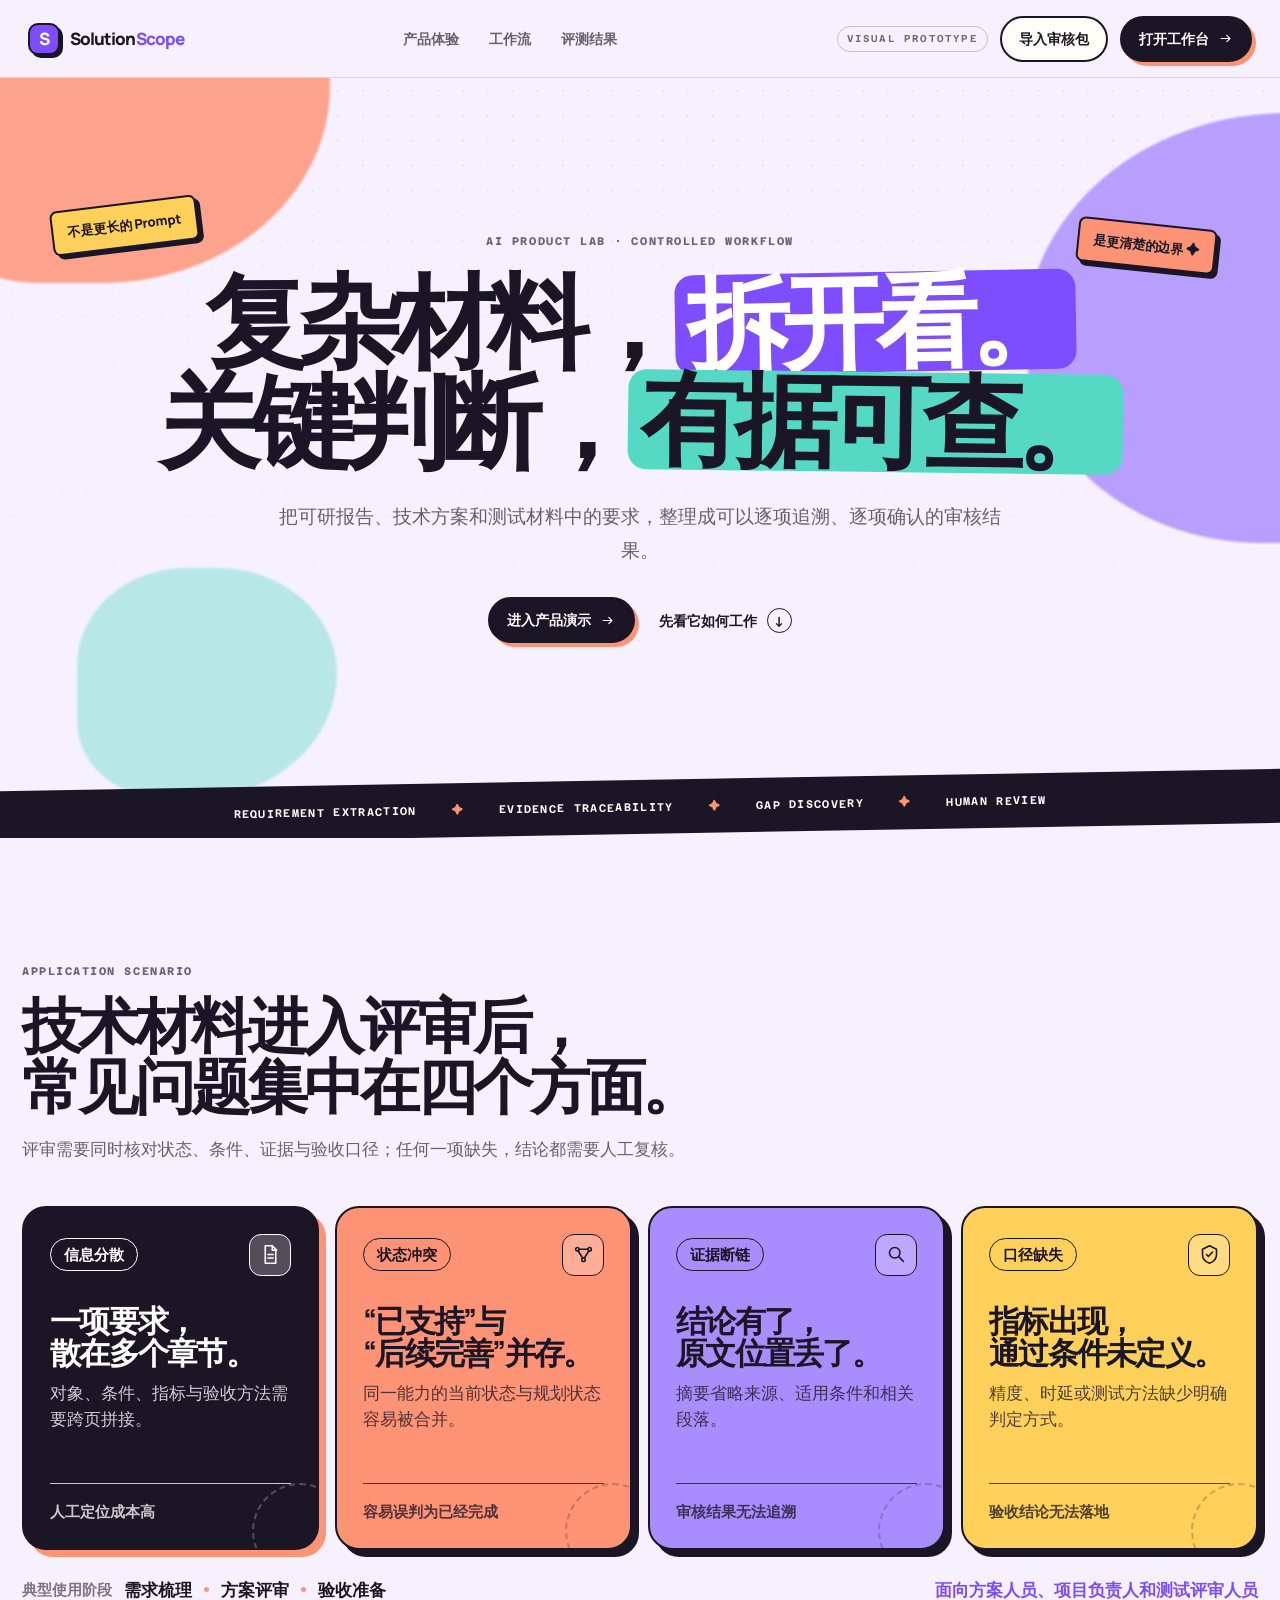
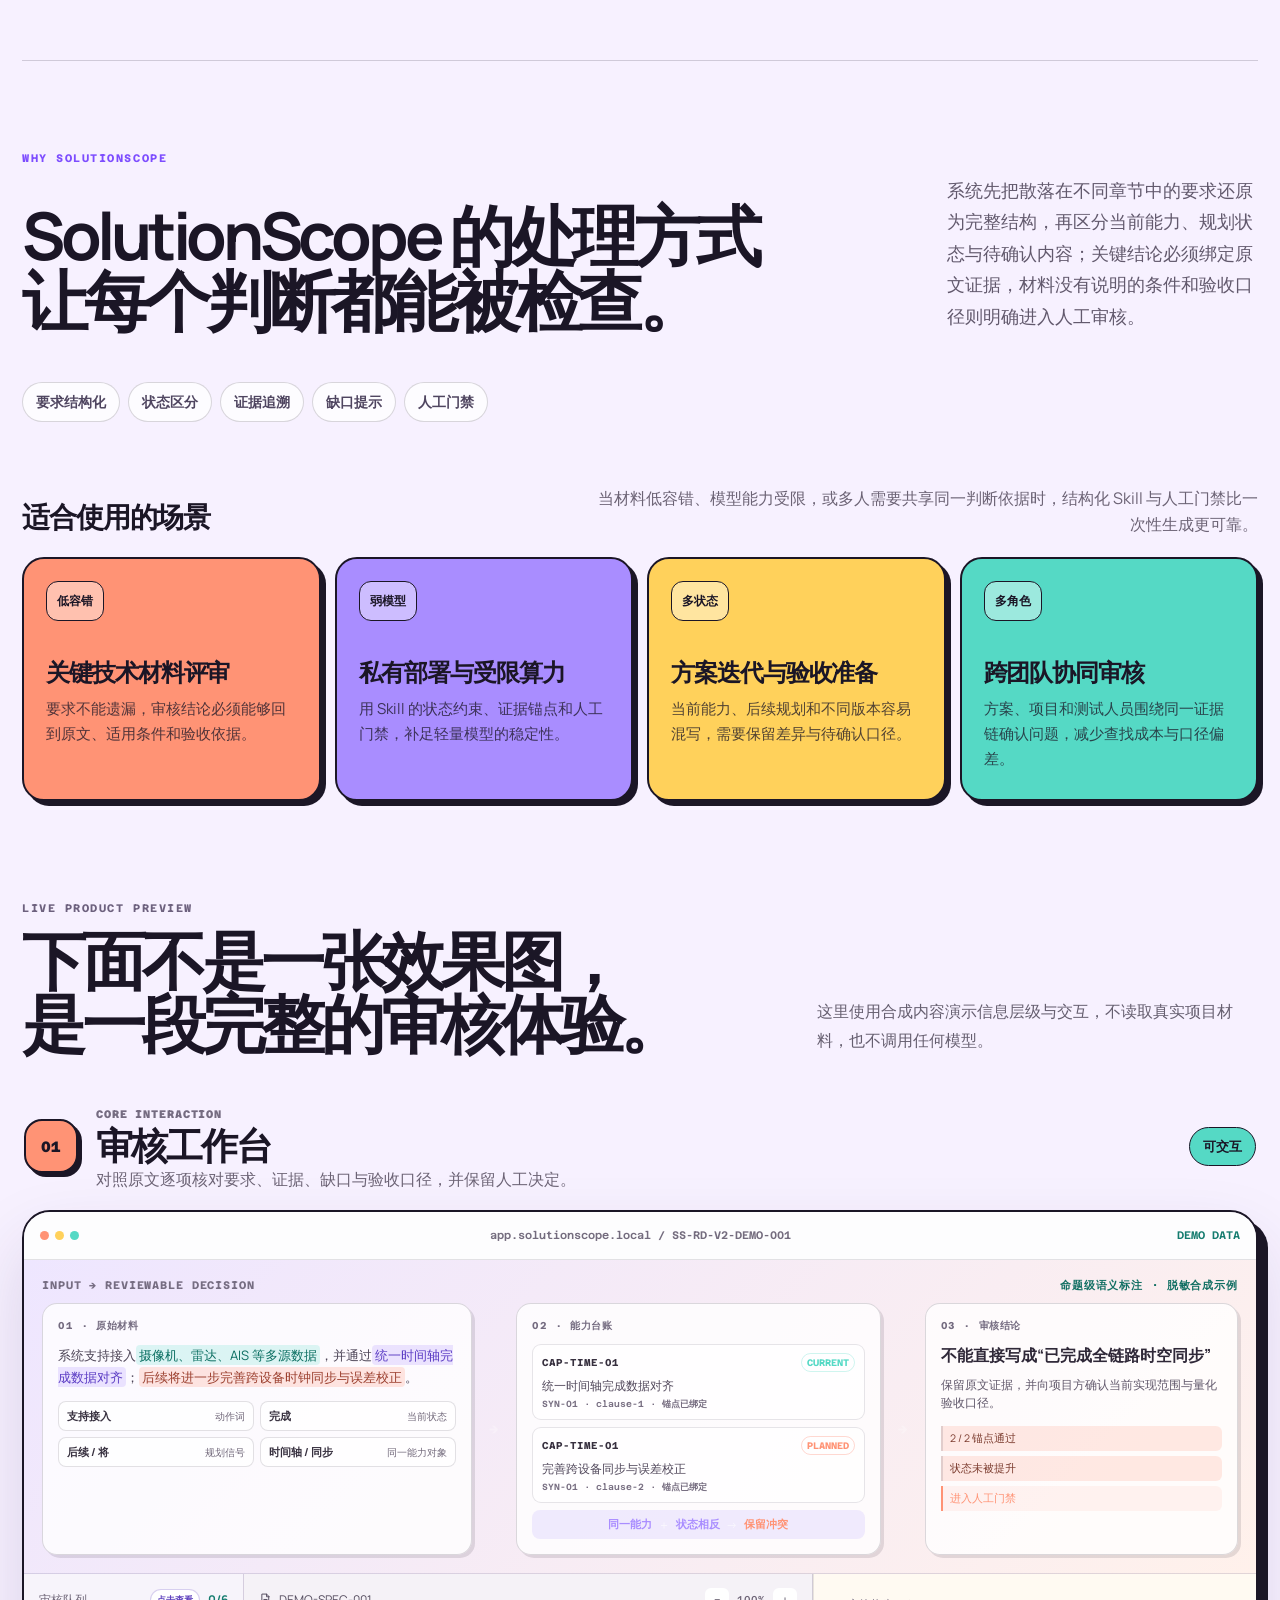
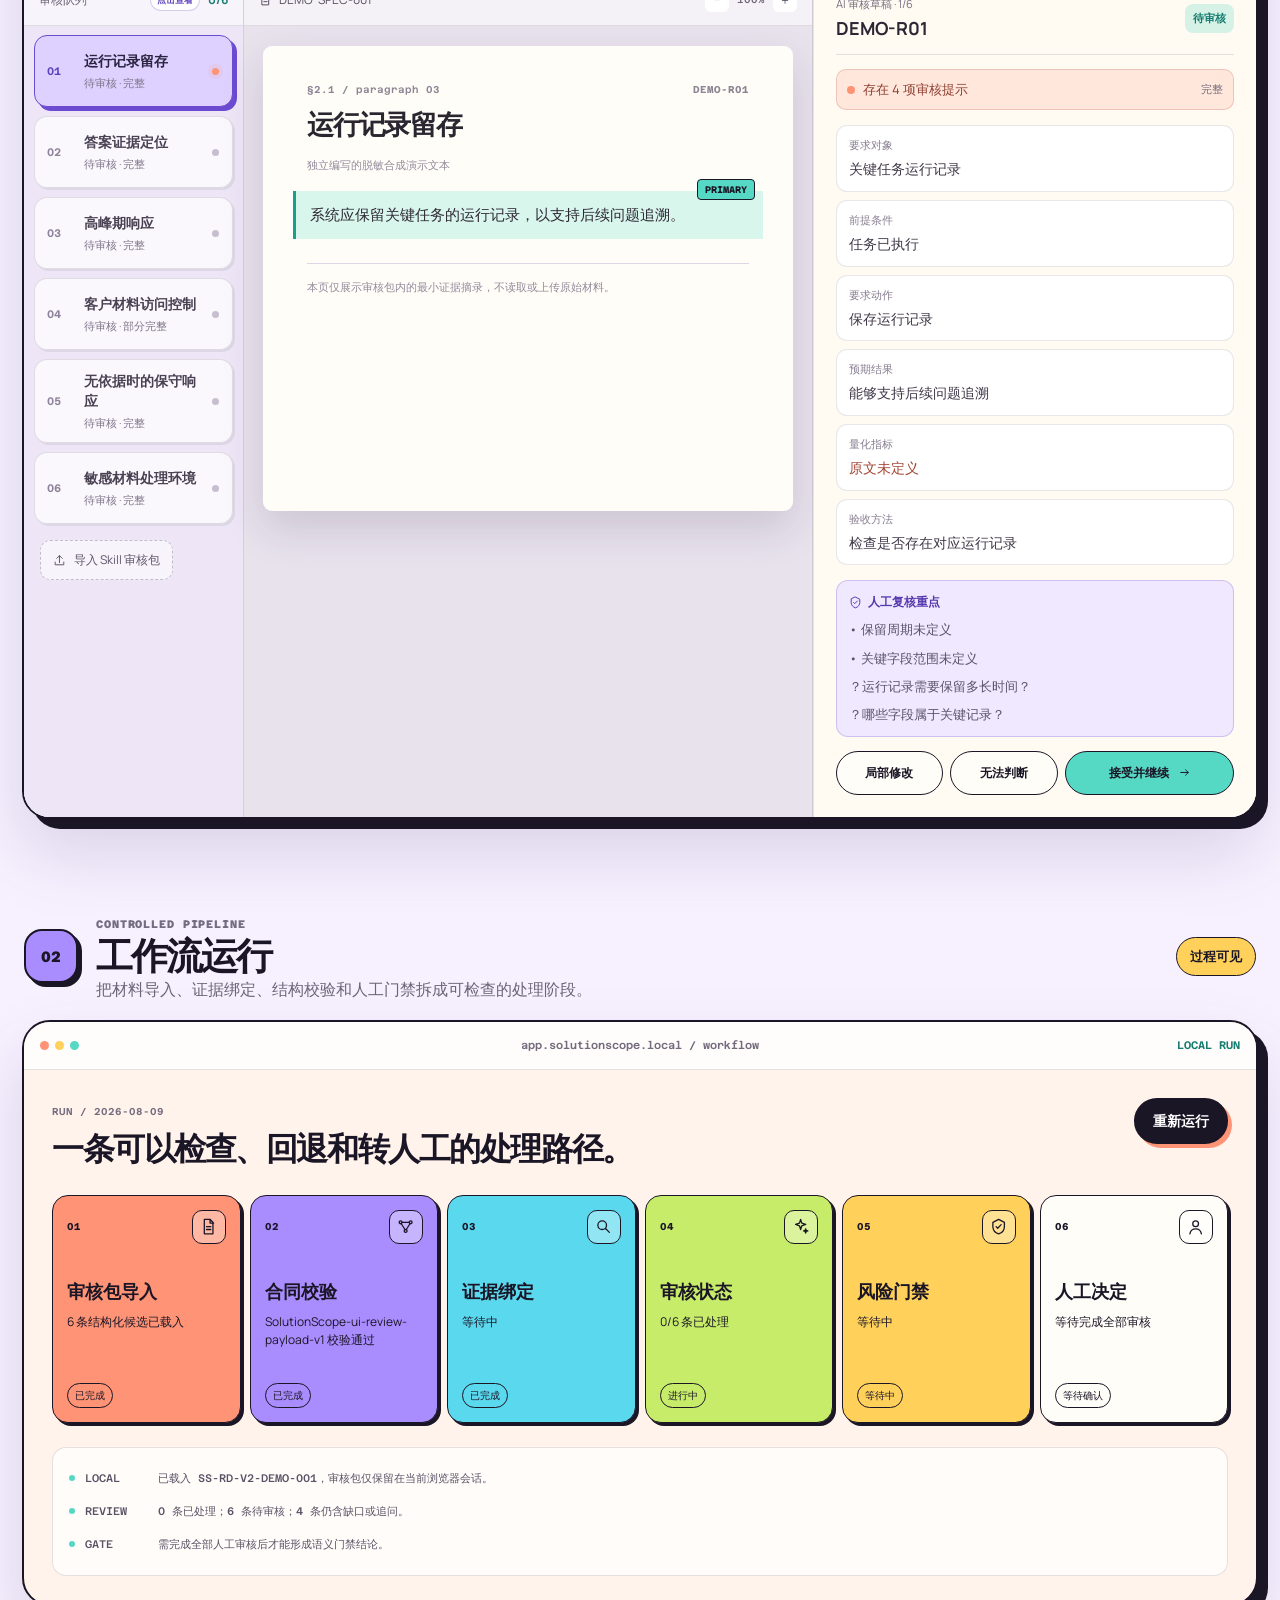
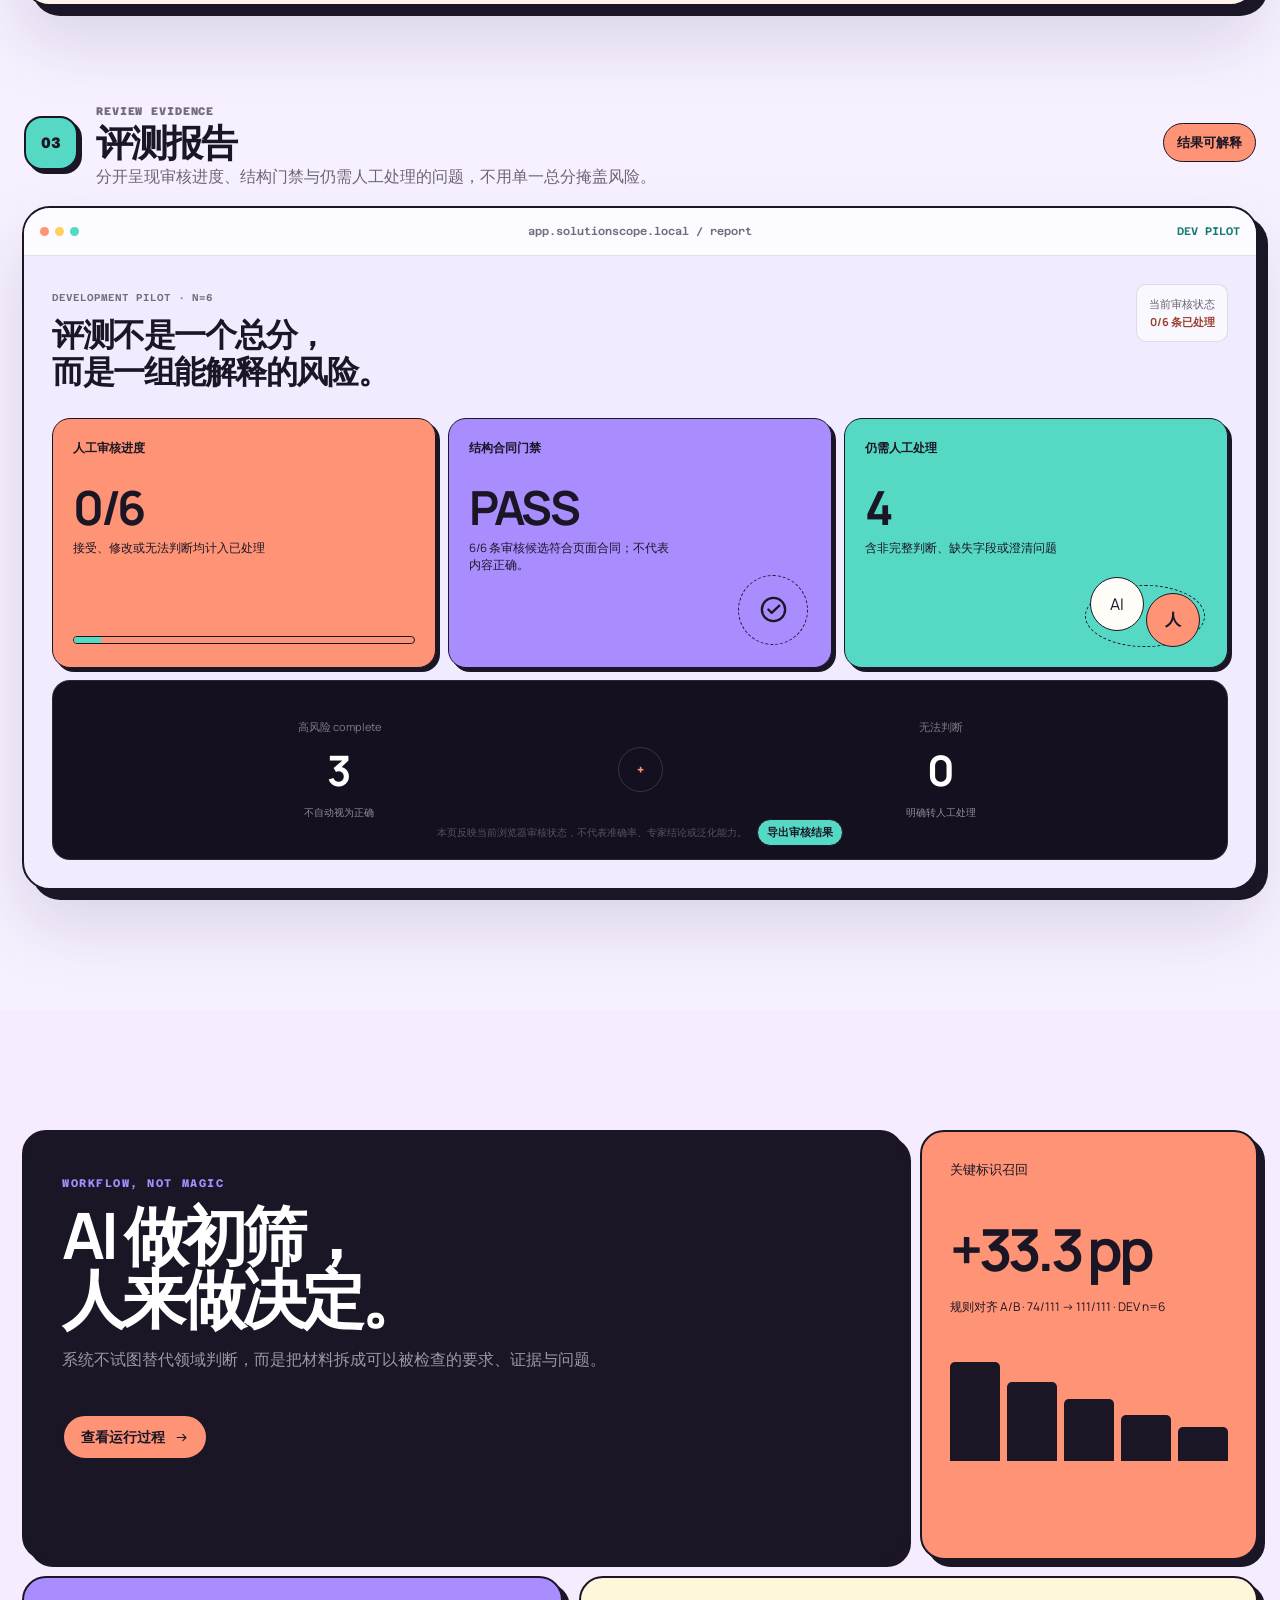
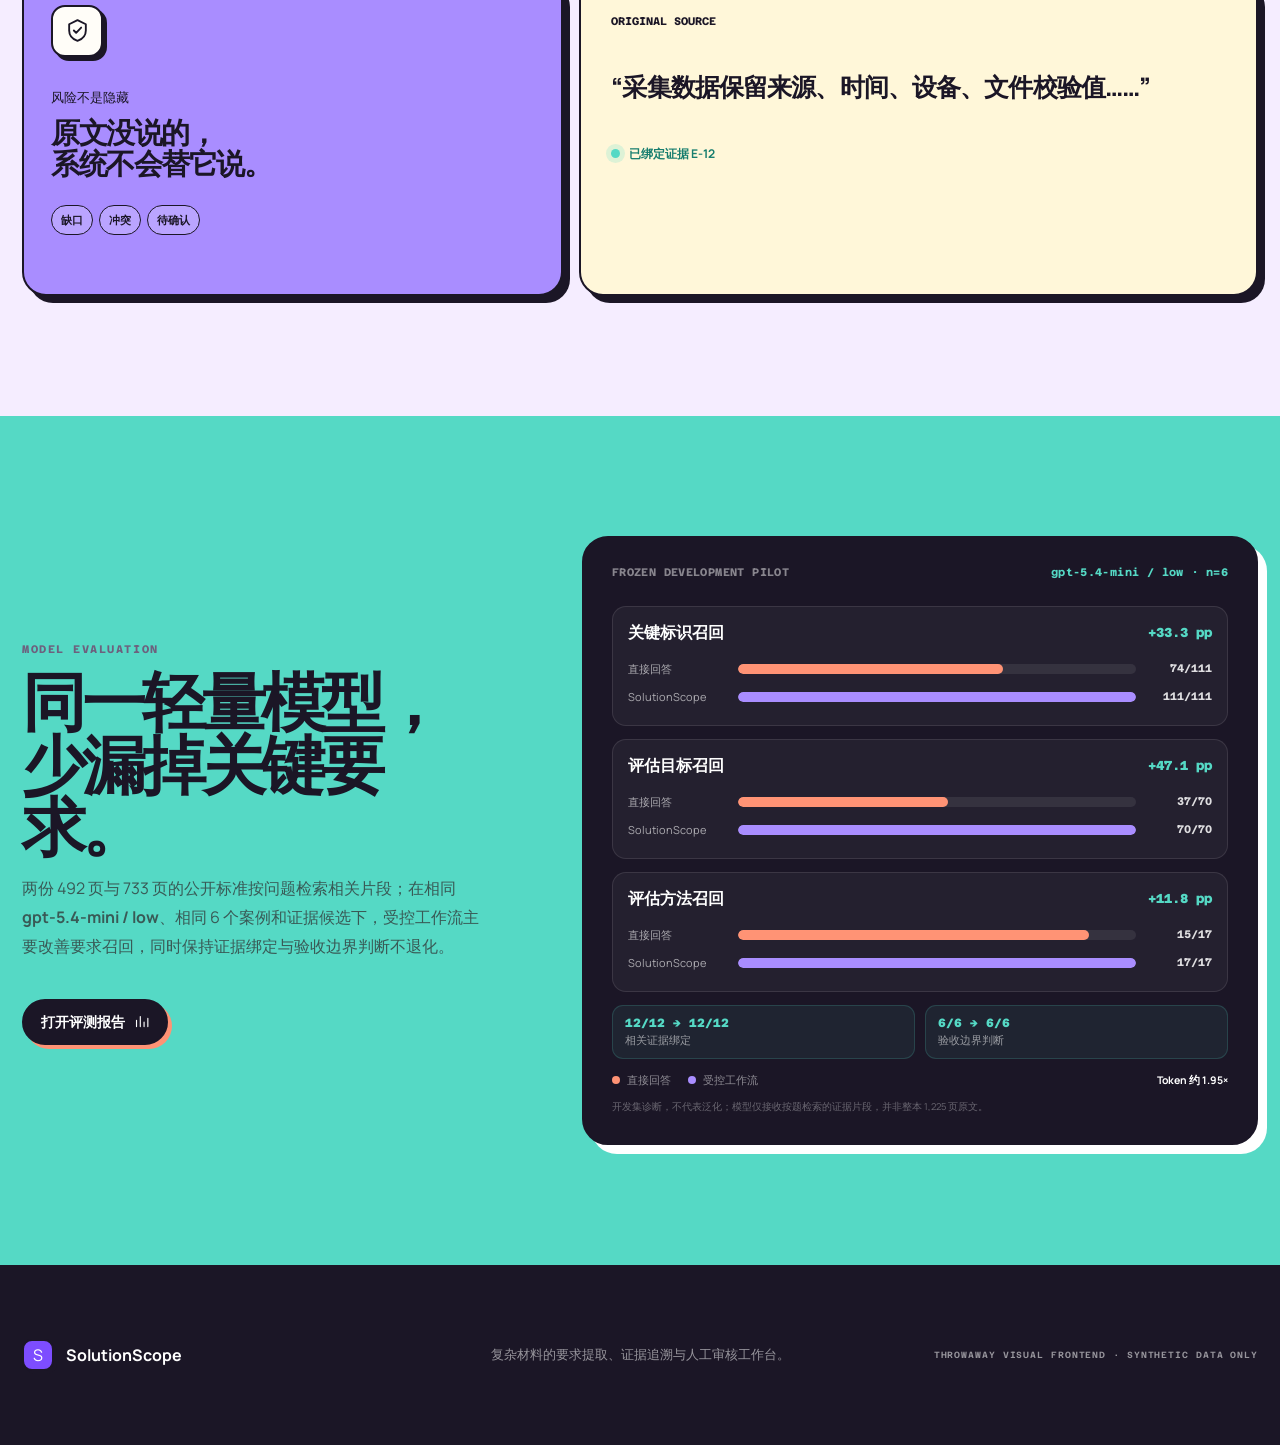
==== commit e1634e9f: "document evidence-planning evaluation" ====
--- a/demo/index.html
+++ b/demo/index.html
@@ -7,7 +7,7 @@
     <meta name="description" content="SolutionScope：面向技术方案评审与验收准备的证据约束审核工作台" />
     <title>SolutionScope — 技术材料审核工作台</title>
     <link rel="icon" href="data:," />
-    <link rel="stylesheet" href="styles.css?v=application-scenarios-20260810" />
+    <link rel="stylesheet" href="styles.css?v=benchmark-e1-20260811" />
   </head>
   <body>
     <!-- 本地审核原型：默认使用脱敏合成数据，可导入 Skill 生成的审核包。 -->
@@ -16,7 +16,7 @@
     <script src="fixture.js"></script>
     <script src="payload.js"></script>
     <script src="state.js"></script>
-    <script src="app.js?v=application-scenarios-20260810"></script>
+    <script src="app.js?v=benchmark-e1-20260811"></script>
     <script src="runtime.js?v=manual-review-20260810"></script>
   </body>
 </html>
--- a/demo/styles.css
+++ b/demo/styles.css
@@ -168,7 +168,29 @@
 
 .evaluation-section { display: grid; grid-template-columns: .82fr 1.18fr; align-items: center; gap: 90px; background: var(--mint); }
 .evaluation-copy p { max-width: 570px; color: #395a56; font-size: 14px; line-height: 1.8; }.evaluation-copy .button { margin-top: 22px; }
-.evaluation-visual { min-height: 530px; padding: 24px; border: var(--border); border-radius: 26px; background: var(--ink); box-shadow: 9px 9px 0 #fff; color: #fff; }.eval-header { display: flex; justify-content: space-between; color: rgba(255,255,255,.45); font: 600 9px "Azeret Mono"; }.eval-header b { color: var(--mint); }.radar { position: relative; width: 390px; height: 390px; max-width: 100%; margin: 30px auto 10px; display: grid; place-items: center; }.radar-ring { position: absolute; border: 1px solid rgba(255,255,255,.15); border-radius: 50%; }.ring-one { width: 120px; height: 120px; }.ring-two { width: 230px; height: 230px; }.ring-three { width: 340px; height: 340px; }.radar::before, .radar::after { content: ""; position: absolute; background: rgba(255,255,255,.12); }.radar::before { width: 1px; height: 100%; }.radar::after { width: 100%; height: 1px; }.radar-shape { z-index: 2; width: 235px; height: 255px; clip-path: polygon(50% 0, 94% 43%, 72% 100%, 14% 81%, 0 30%); background: rgba(125,77,255,.58); border: 2px solid var(--violet-soft); animation: radar-pulse 3s ease-in-out infinite alternate; }.radar-label { position: absolute; color: rgba(255,255,255,.55); font-size: 9px; }.label-a { top: 0; }.label-b { right: 0; top: 47%; }.label-c { bottom: 2px; }.label-d { left: 0; top: 47%; }.eval-legend { display: flex; justify-content: center; gap: 26px; color: rgba(255,255,255,.5); font-size: 9px; }.eval-legend span { display: flex; align-items: center; gap: 7px; }.eval-legend i { width: 8px; height: 8px; border-radius: 50%; }.violet-dot { background: var(--violet-soft); }.coral-dot { background: var(--coral); }
+.evaluation-visual { min-height: 530px; padding: 28px; border: var(--border); border-radius: 26px; background: var(--ink); box-shadow: 9px 9px 0 #fff; color: #fff; }
+.eval-header { display: flex; justify-content: space-between; gap: 20px; color: rgba(255,255,255,.48); font: 700 10px "Azeret Mono"; letter-spacing: .035em; }
+.eval-header b { color: var(--mint); text-align: right; }
+.metric-compare-list { margin-top: 27px; display: grid; gap: 13px; }
+.metric-compare { padding: 14px 15px; border: 1px solid rgba(255,255,255,.1); border-radius: 14px; background: rgba(255,255,255,.045); }
+.metric-title { margin-bottom: 11px; display: flex; align-items: center; justify-content: space-between; gap: 15px; }
+.metric-title strong { font-size: 14px; }
+.metric-title b { color: var(--mint); font: 800 13px "Azeret Mono"; }
+.pair-row { min-height: 28px; display: grid; grid-template-columns: 100px minmax(100px,1fr) 66px; align-items: center; gap: 10px; color: rgba(255,255,255,.62); font-size: 10px; }
+.pair-row em { color: rgba(255,255,255,.85); text-align: right; font: 700 10px "Azeret Mono"; font-style: normal; }
+.compare-track { height: 10px; overflow: hidden; border-radius: 999px; background: rgba(255,255,255,.08); }
+.compare-track i { display: block; width: var(--value); height: 100%; border-radius: inherit; }
+.direct-fill { background: var(--coral); }
+.skill-fill { background: var(--violet-soft); }
+.guardrail-grid { margin-top: 13px; display: grid; grid-template-columns: repeat(2,minmax(0,1fr)); gap: 10px; }
+.guardrail-grid span { padding: 10px 12px; display: grid; gap: 3px; color: rgba(255,255,255,.55); border: 1px solid rgba(85,217,197,.18); border-radius: 11px; background: rgba(85,217,197,.07); font-size: 9px; }
+.guardrail-grid b { color: var(--mint); font: 800 12px "Azeret Mono"; }
+.eval-foot { margin-top: 14px; display: flex; flex-wrap: wrap; align-items: center; gap: 17px; color: rgba(255,255,255,.5); font-size: 9px; }
+.eval-foot span { display: inline-flex; align-items: center; gap: 7px; }
+.eval-foot i { width: 8px; height: 8px; border-radius: 50%; }
+.eval-foot b { margin-left: auto; color: #fff; font-weight: 700; }
+.violet-dot { background: var(--violet-soft); }.coral-dot { background: var(--coral); }
+.eval-note { margin: 12px 0 0; color: rgba(255,255,255,.34); font-size: 8px; line-height: 1.55; }
 
 .footer { min-height: 180px; padding: 42px max(22px, calc((100vw - 1380px) / 2)); display: grid; grid-template-columns: 1fr 1fr 1fr; align-items: center; color: rgba(255,255,255,.54); background: var(--ink); }.footer > div { display: flex; align-items: center; gap: 12px; color: #fff; }.footer p { max-width: 420px; text-align: center; font-size: 11px; line-height: 1.6; }.footer > span { justify-self: end; font: 600 7px "Azeret Mono"; letter-spacing: .1em; }
 .prototype-toast { position: fixed; z-index: 110; left: 50%; bottom: 24px; max-width: calc(100% - 30px); padding: 12px 17px; color: #fff; border: 1px solid rgba(255,255,255,.16); border-radius: 999px; background: rgba(27,22,38,.92); box-shadow: 0 16px 40px rgba(27,22,38,.28); backdrop-filter: blur(16px); font-size: 11px; opacity: 0; transform: translate(-50%,18px); pointer-events: none; transition: .25s ease; }.prototype-toast.show { opacity: 1; transform: translate(-50%,0); }
@@ -189,18 +211,11 @@
 .validation-receipt { display: grid; gap: 5px; }.validation-receipt span { padding: 5px 7px; color: rgba(255,255,255,.58); border-left: 2px solid var(--mint); border-radius: 0 6px 6px 0; background: rgba(85,217,197,.07); font-size: 7px; }.validation-receipt span:last-child { color: var(--coral); border-left-color: var(--coral); background: rgba(255,115,91,.07); }
 .trace-arrow { display: grid; place-items: center; color: rgba(255,255,255,.28); font: 700 15px "Azeret Mono"; }
 
-.radar-shape { position: absolute; width: 270px; height: 270px; border: 0; animation: none; transform-origin: center; }
-.radar-controlled { z-index: 3; clip-path: polygon(50% 3%,96% 26%,92% 73%,50% 96%,8% 72%,5% 27%); background: rgba(125,77,255,.48); outline: 2px solid var(--violet-soft); animation: radar-pulse 3s ease-in-out infinite alternate; }
-.radar-direct { z-index: 2; clip-path: polygon(50% 35%,68% 39%,73% 60%,50% 72%,31% 60%,27% 40%); background: rgba(255,115,91,.58); outline: 2px solid var(--coral); }
-.radar-label { z-index: 4; }.label-a { top: 0; left: 50%; transform: translateX(-50%); }.label-b { right: 2px; top: 23%; }.label-c { right: 2px; bottom: 20%; }.label-d { bottom: 0; left: 50%; transform: translateX(-50%); }.label-e { left: 2px; bottom: 20%; }.label-f { left: 2px; top: 23%; }
-.radar-caption { margin: 11px 0 0; color: rgba(255,255,255,.3); text-align: center; font-size: 8px; }
-
 @keyframes blob { to { transform: translate(70px,40px) rotate(18deg) scale(1.08); border-radius: 62% 38% 39% 61%; } }
 @keyframes pane-in { from { opacity: 0; transform: translateY(8px); } }
 @keyframes step-float { to { transform: translateY(-6px); } }
 @keyframes spin { to { transform: rotate(360deg); } }
 @keyframes bar { to { transform: scaleY(.68); transform-origin: bottom; } }
-@keyframes radar-pulse { to { transform: scale(.94) rotate(4deg); opacity: .78; } }
 @keyframes runtime-item-exit { to { opacity: 0; transform: translateY(9px) scale(.995); } }
 @keyframes runtime-item-enter { from { opacity: 0; transform: translateY(-11px) scale(.995); } to { opacity: 1; transform: none; } }
 
@@ -227,7 +242,7 @@
   .workflow-pane-head, .report-head { gap: 18px; }.workflow-pane-head .button { display: none; }.workflow-stage { grid-template-columns: 1fr 1fr; padding: 0 16px 20px; }.workflow-step { min-height: 190px; }.workflow-log { margin: 0 16px 20px; }.workflow-log div { grid-template-columns: 7px 1fr; }.workflow-log p { grid-column: 2; }
   .report-grid { grid-template-columns: 1fr; padding: 0 16px 20px; }.comparison-card { grid-column: auto; grid-template-columns: 1fr; gap: 18px; padding-bottom: 50px; }.comparison-divider { display: none!important; }
   .story-grid { grid-template-columns: 1fr; }.story-main, .story-source { grid-column: auto; }.story-main { padding: 28px; }.story-source blockquote { font-size: 20px; }
-  .radar { height: 320px; }.ring-three { width: 280px; height: 280px; }.ring-two { width: 190px; height: 190px; }.radar-shape { width: 210px; height: 210px; }
+  .evaluation-visual { padding: 20px; }.eval-header { align-items: flex-start; flex-direction: column; }.eval-header b { text-align: left; }.pair-row { grid-template-columns: 88px minmax(80px,1fr) 58px; gap: 7px; }.guardrail-grid { grid-template-columns: 1fr; }.eval-foot b { width: 100%; margin-left: 0; }
   .footer { grid-template-columns: 1fr; gap: 25px; text-align: center; }.footer > div { justify-content: center; }.footer p { margin: auto; }.footer > span { justify-self: center; }
 }
 
@@ -361,8 +376,12 @@
 .story-stat > small, .story-source p { font-size: 12px; }
 .story-risk b { font-size: 11px; }
 .story-source > span { font-size: 11px; }
-.eval-header, .radar-label, .eval-legend { font-size: 11px; }
-.radar-caption { font-size: 10px; }
+.eval-header { font-size: 11px; }
+.metric-title strong { font-size: 16px; }
+.pair-row { font-size: 11px; }
+.pair-row em { font-size: 11px; }
+.guardrail-grid span, .eval-foot { font-size: 10.5px; }
+.eval-note { font-size: 9.5px; }
 
 /* Selected prototype direction: three visible product blocks, no tabbed surface. */
 .demo-stack { margin-top: 44px; display: grid; gap: 92px; }
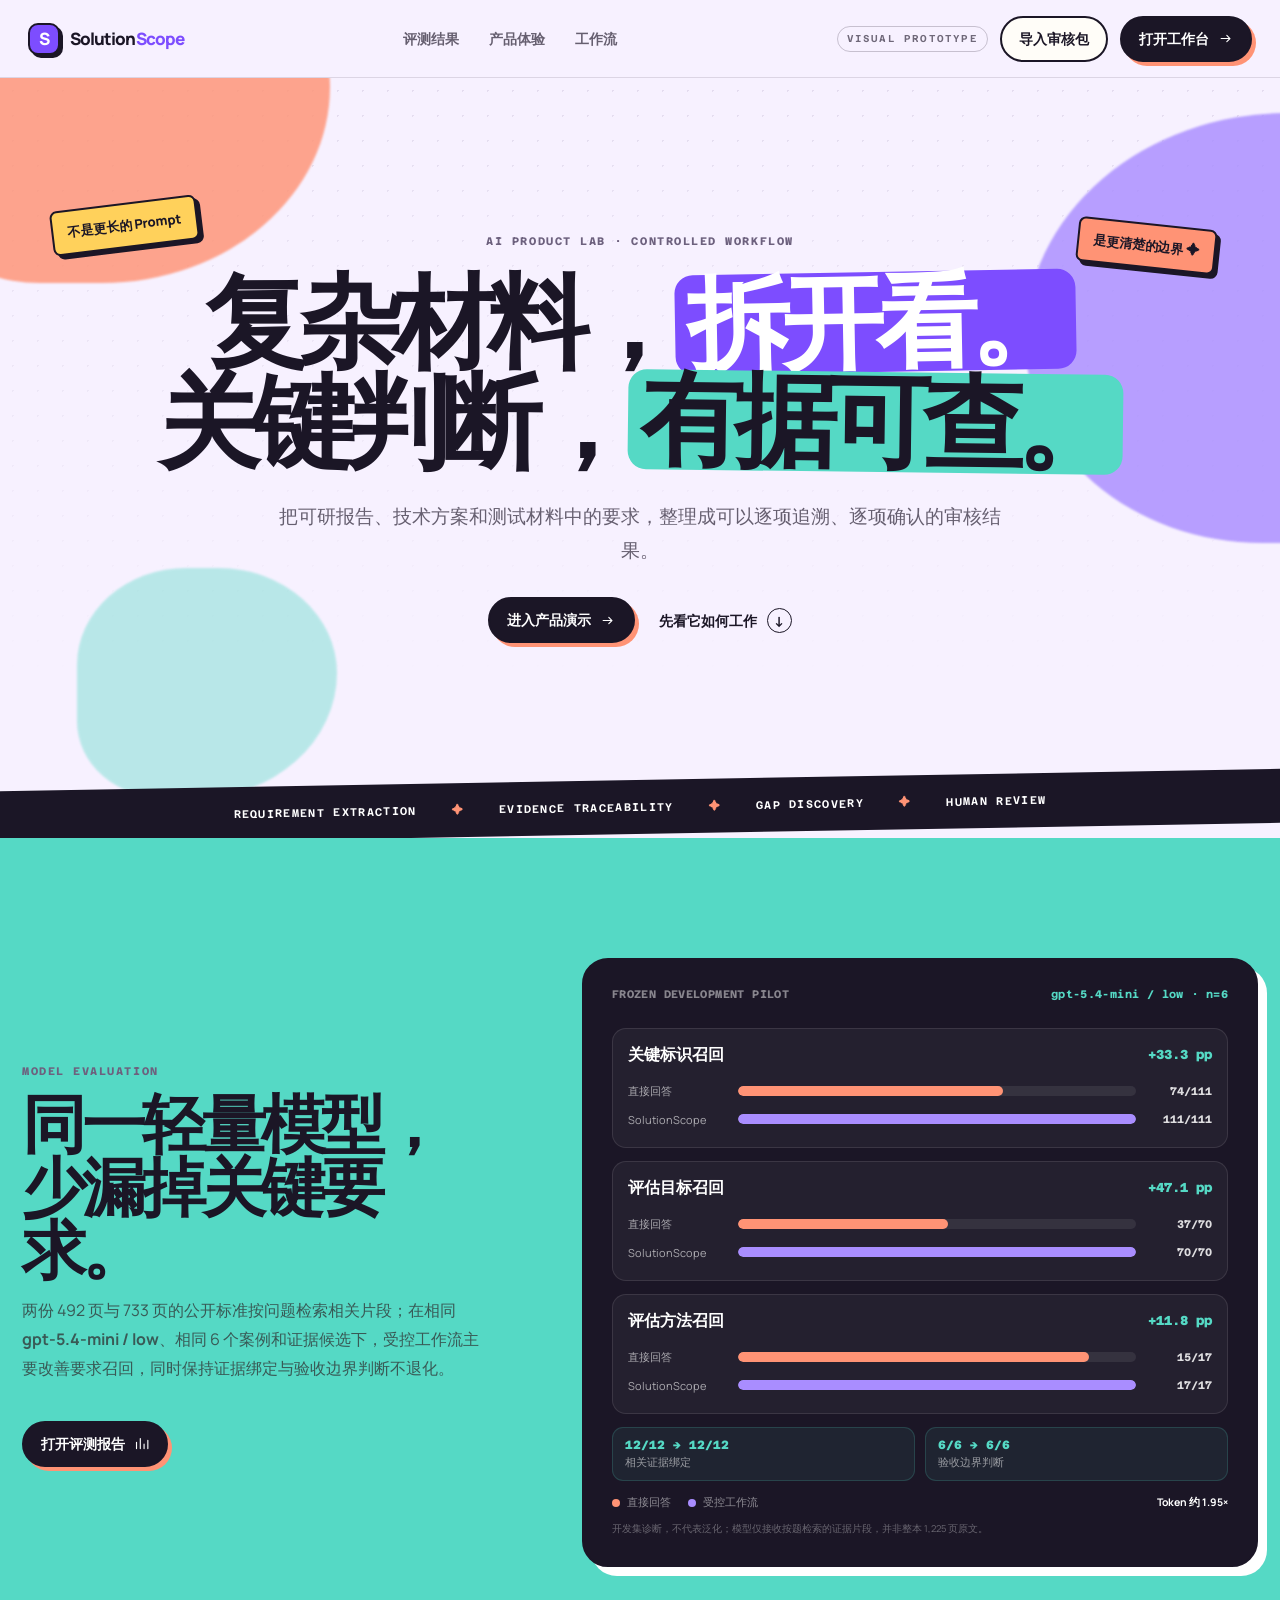
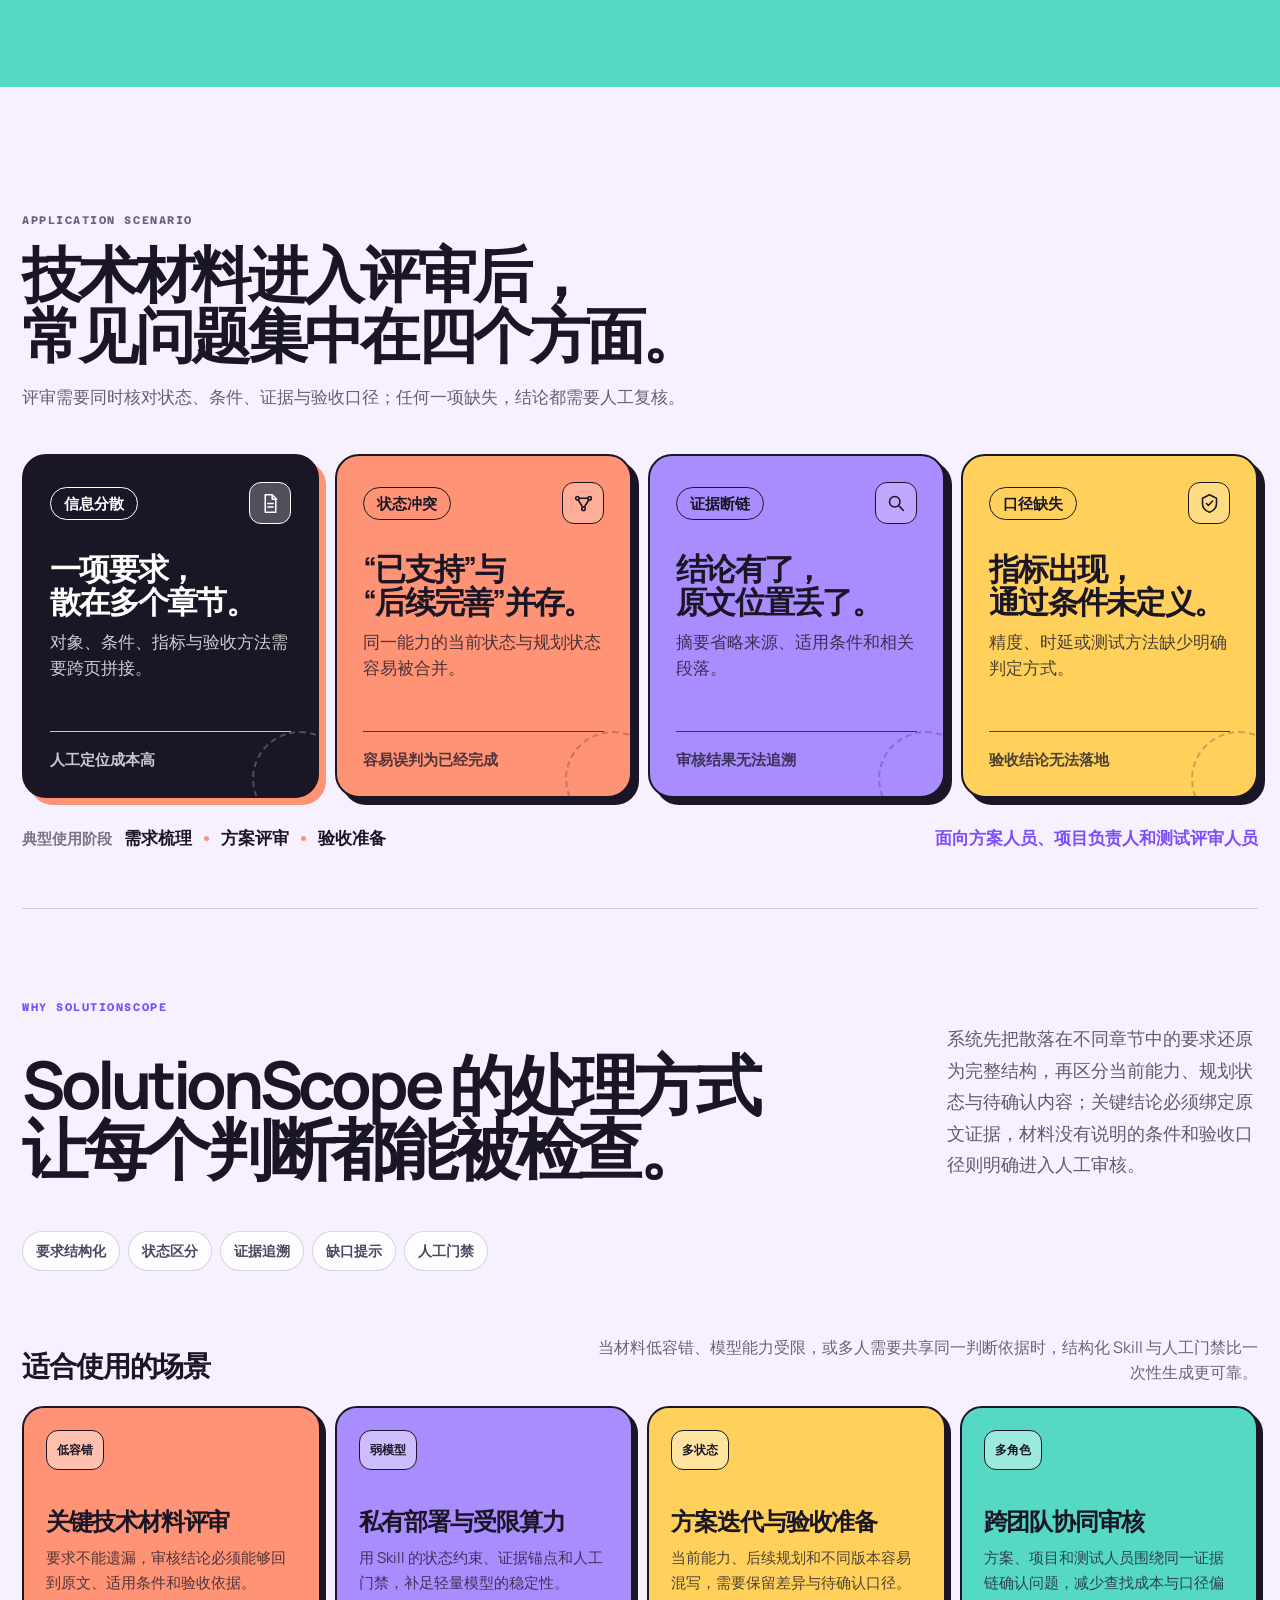
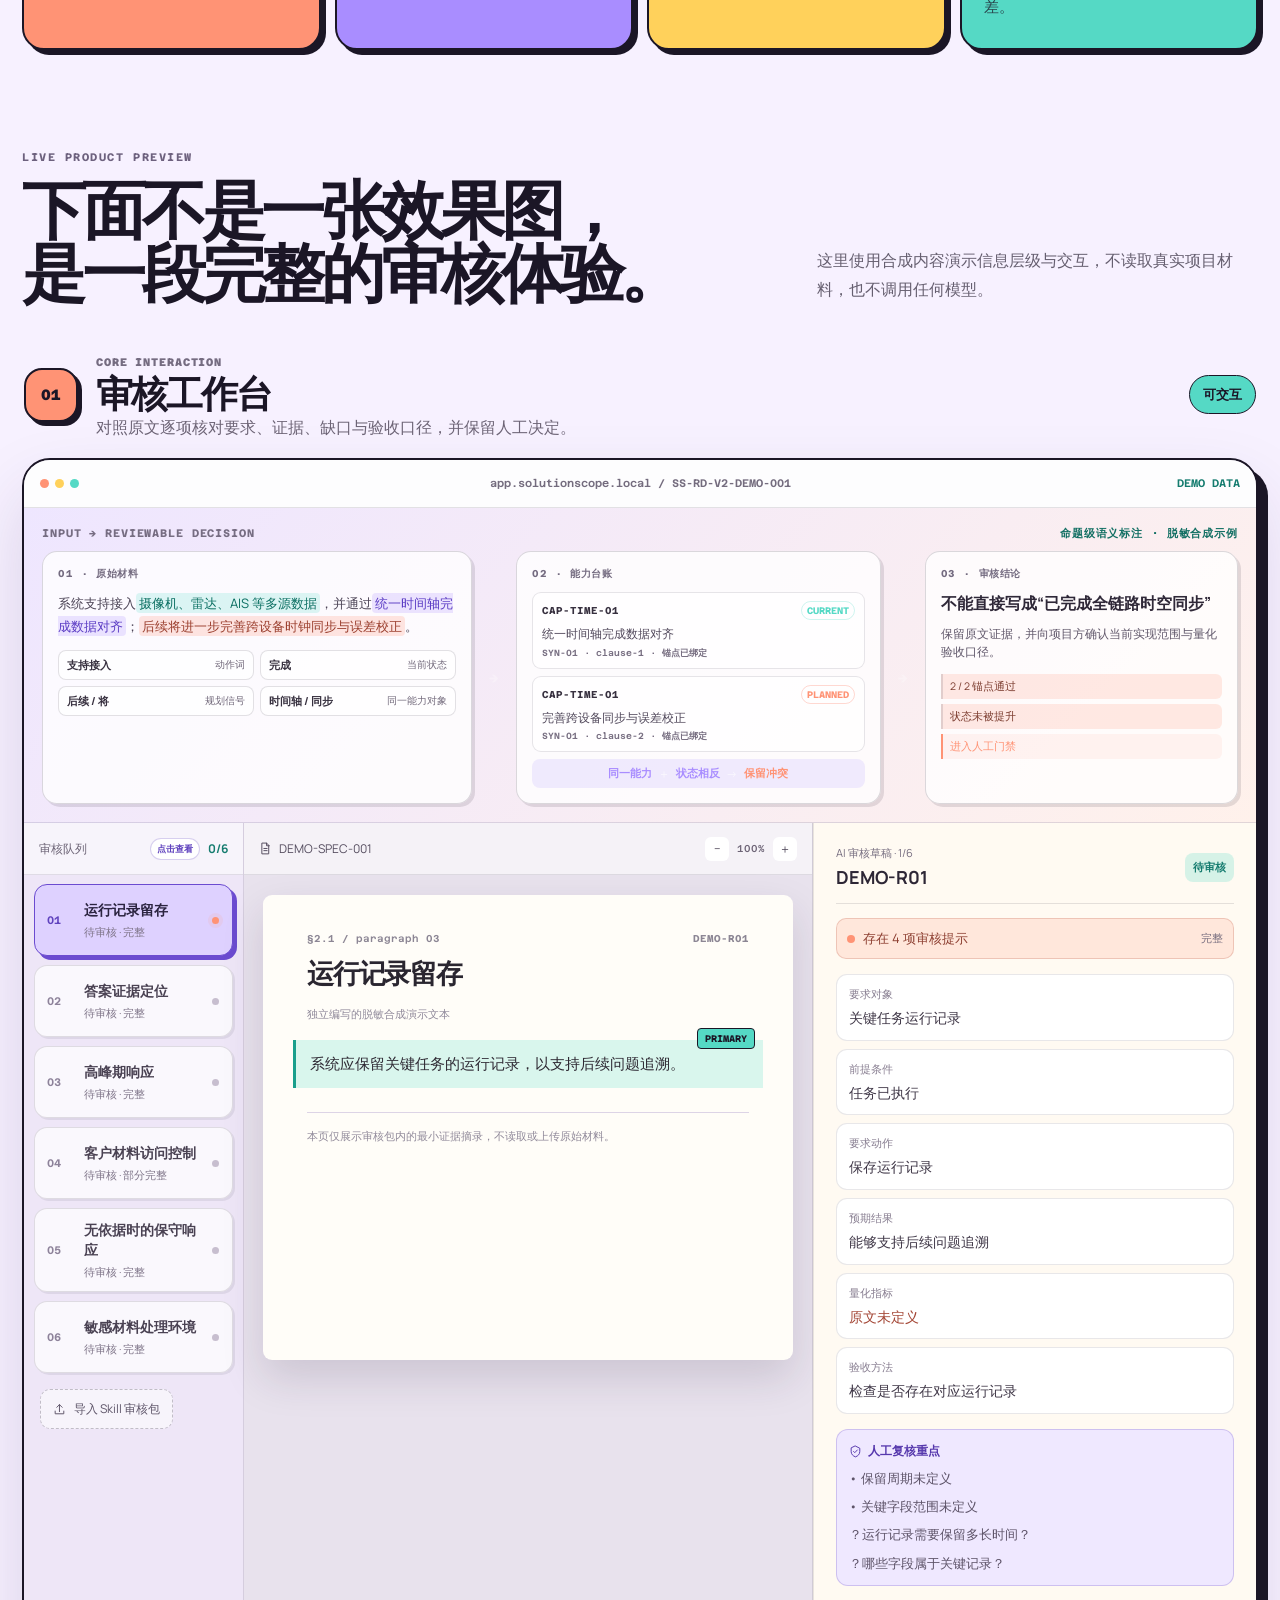
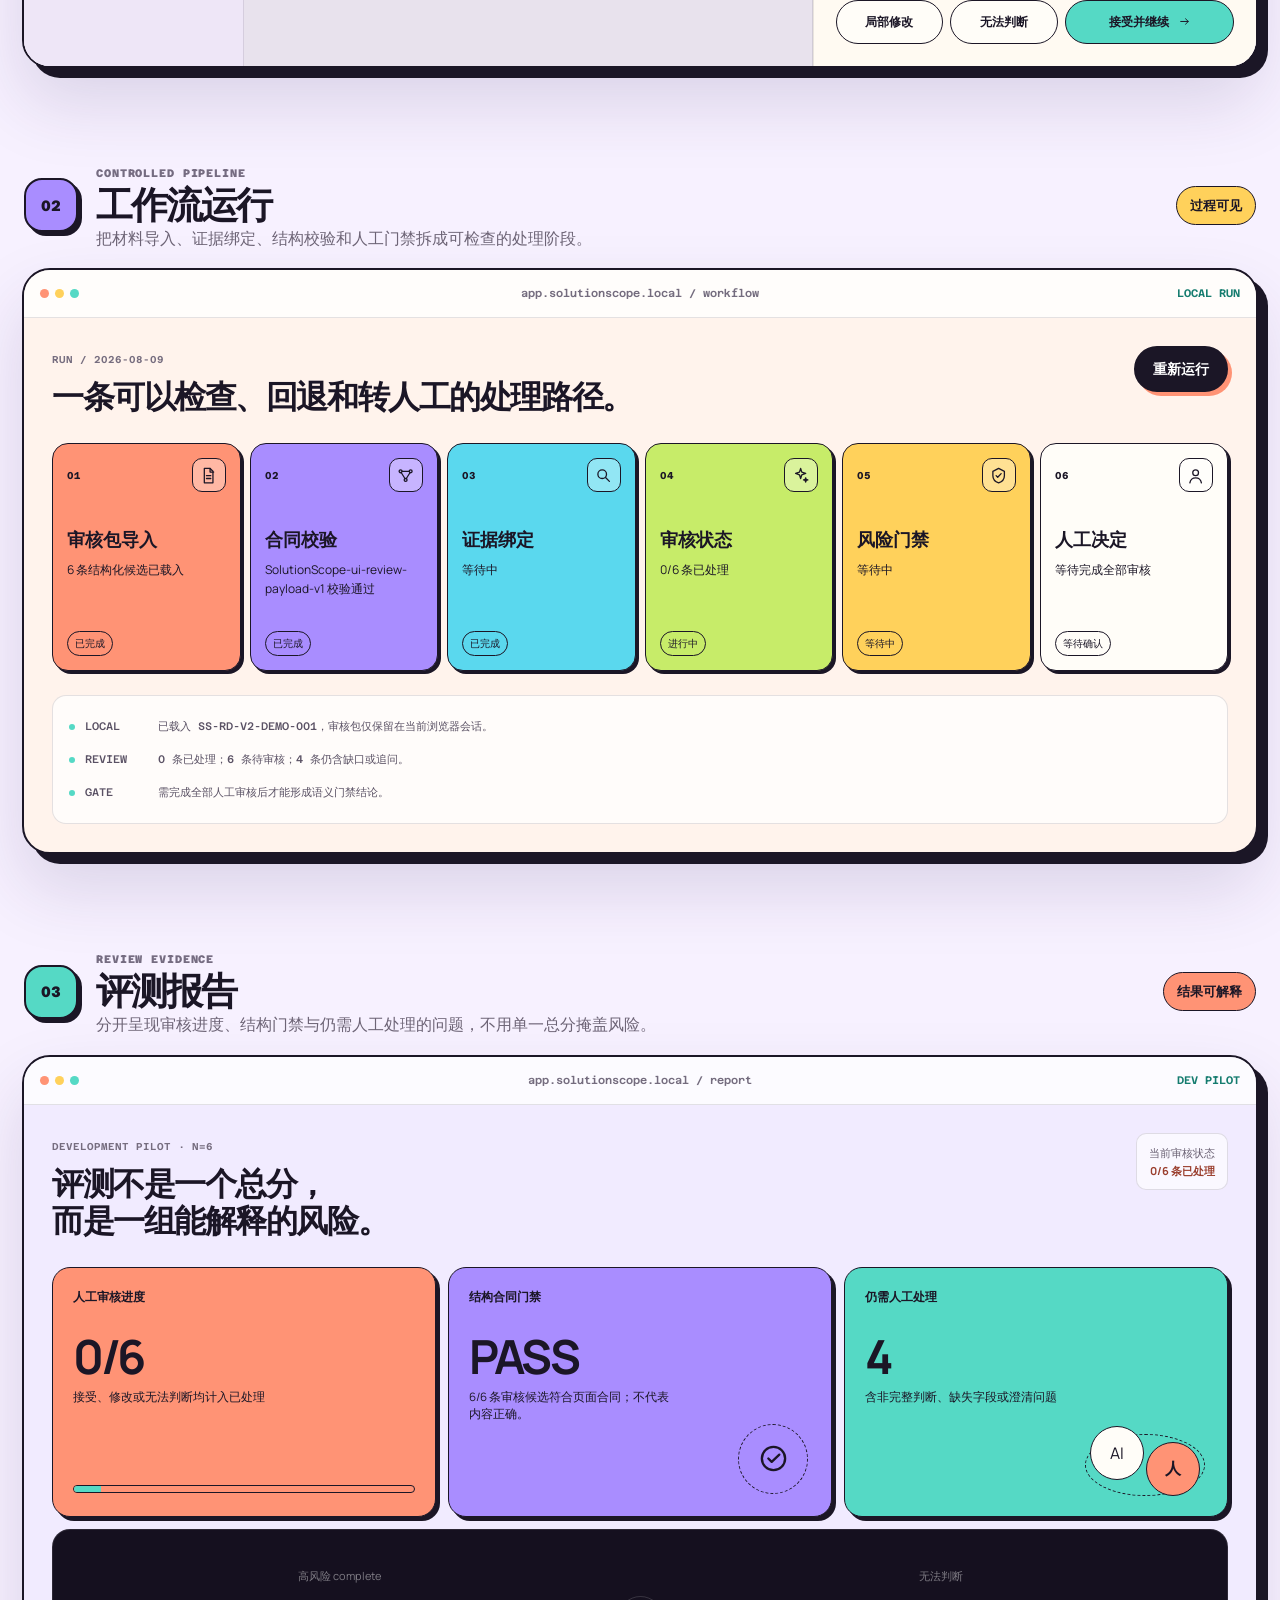
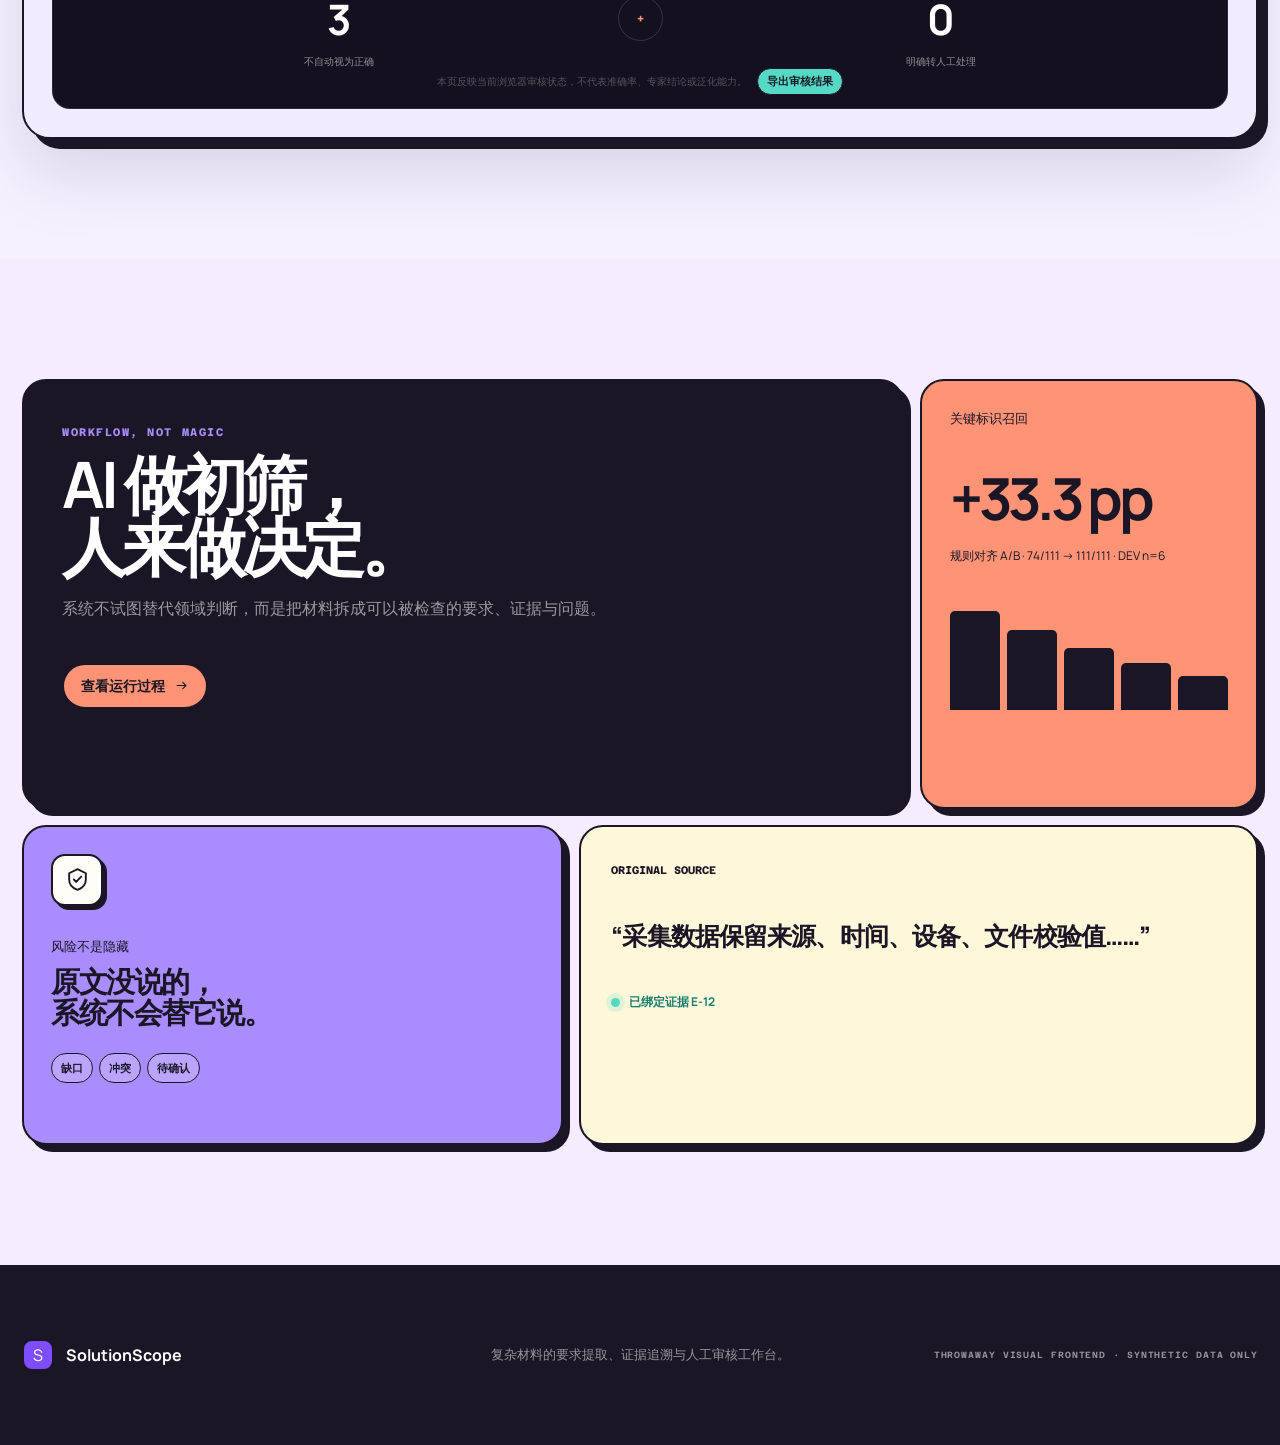
==== commit 1bb9b125: "promote evaluation results and fix README visual" ====
--- a/demo/index.html
+++ b/demo/index.html
@@ -7,7 +7,7 @@
     <meta name="description" content="SolutionScope：面向技术方案评审与验收准备的证据约束审核工作台" />
     <title>SolutionScope — 技术材料审核工作台</title>
     <link rel="icon" href="data:," />
-    <link rel="stylesheet" href="styles.css?v=benchmark-e1-20260811" />
+    <link rel="stylesheet" href="styles.css?v=benchmark-e2-20260811" />
   </head>
   <body>
     <!-- 本地审核原型：默认使用脱敏合成数据，可导入 Skill 生成的审核包。 -->
@@ -16,7 +16,7 @@
     <script src="fixture.js"></script>
     <script src="payload.js"></script>
     <script src="state.js"></script>
-    <script src="app.js?v=benchmark-e1-20260811"></script>
+    <script src="app.js?v=benchmark-e2-20260811"></script>
     <script src="runtime.js?v=manual-review-20260810"></script>
   </body>
 </html>
